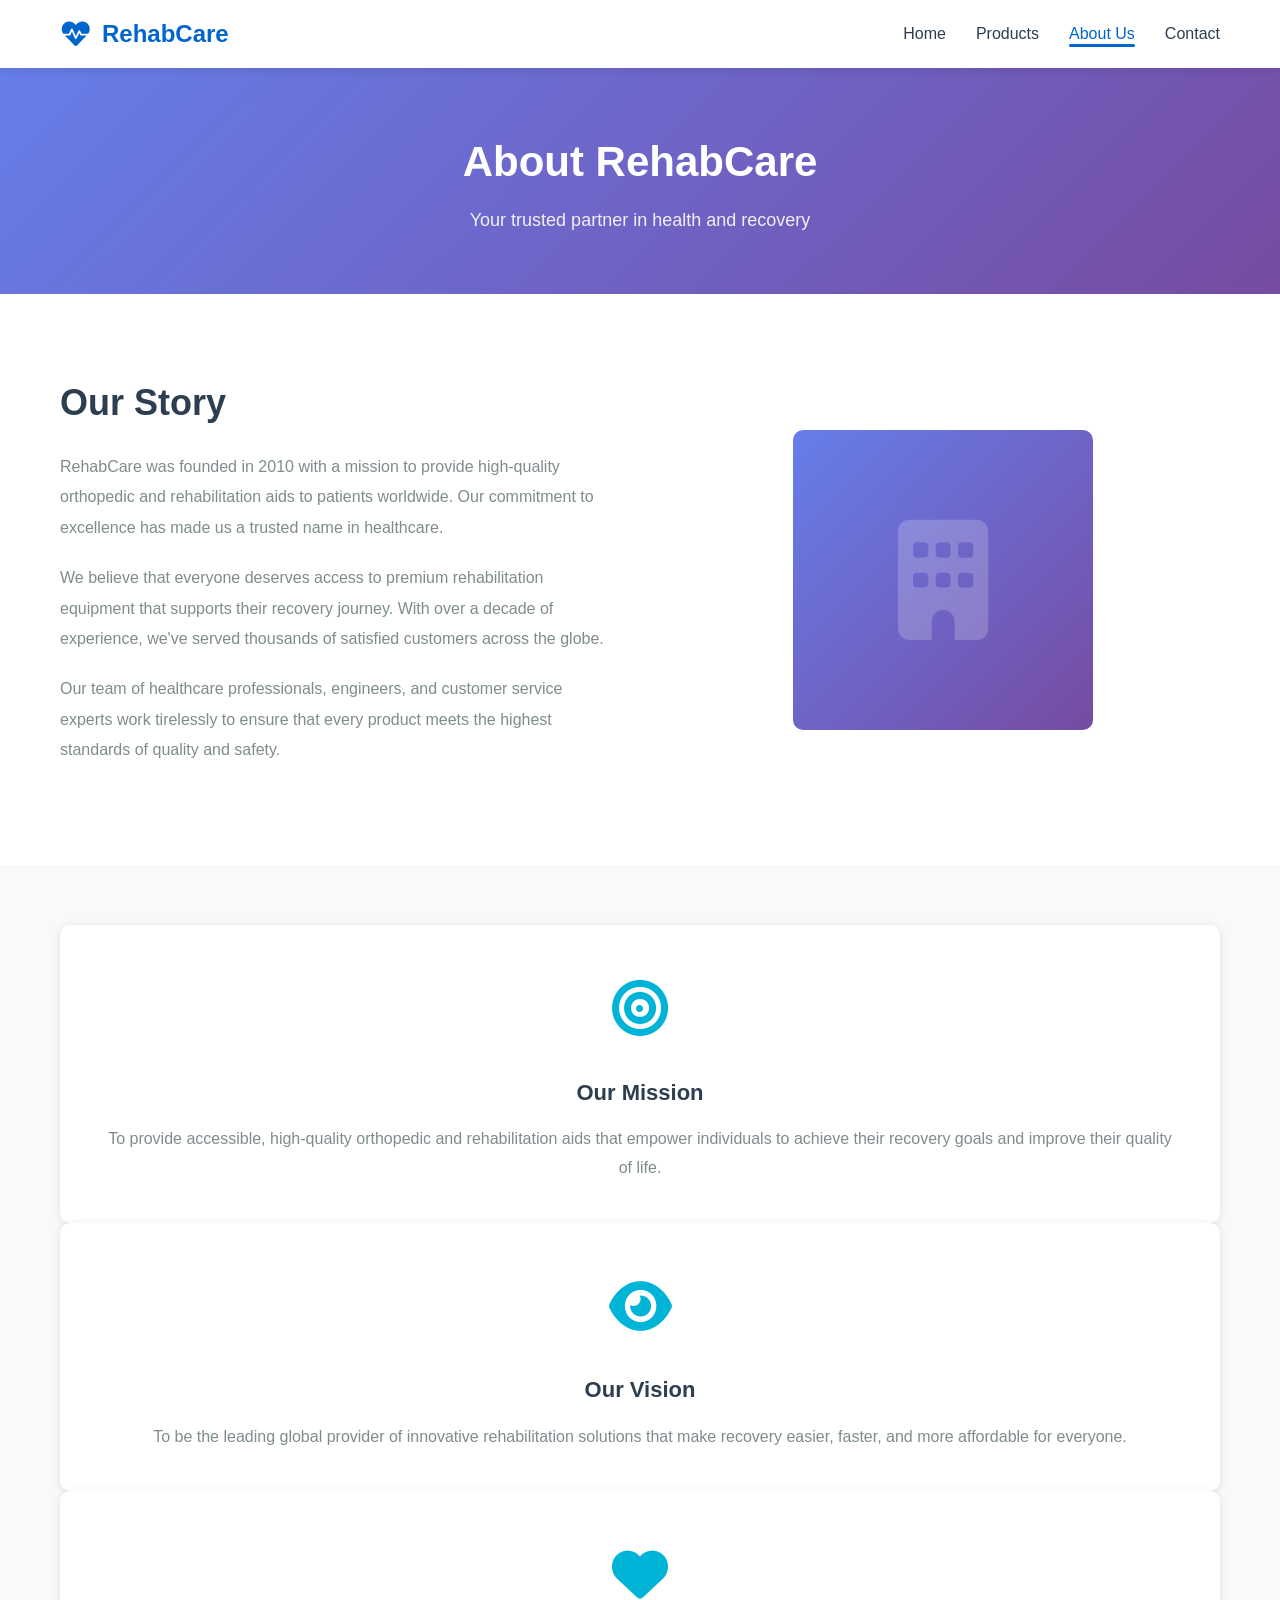
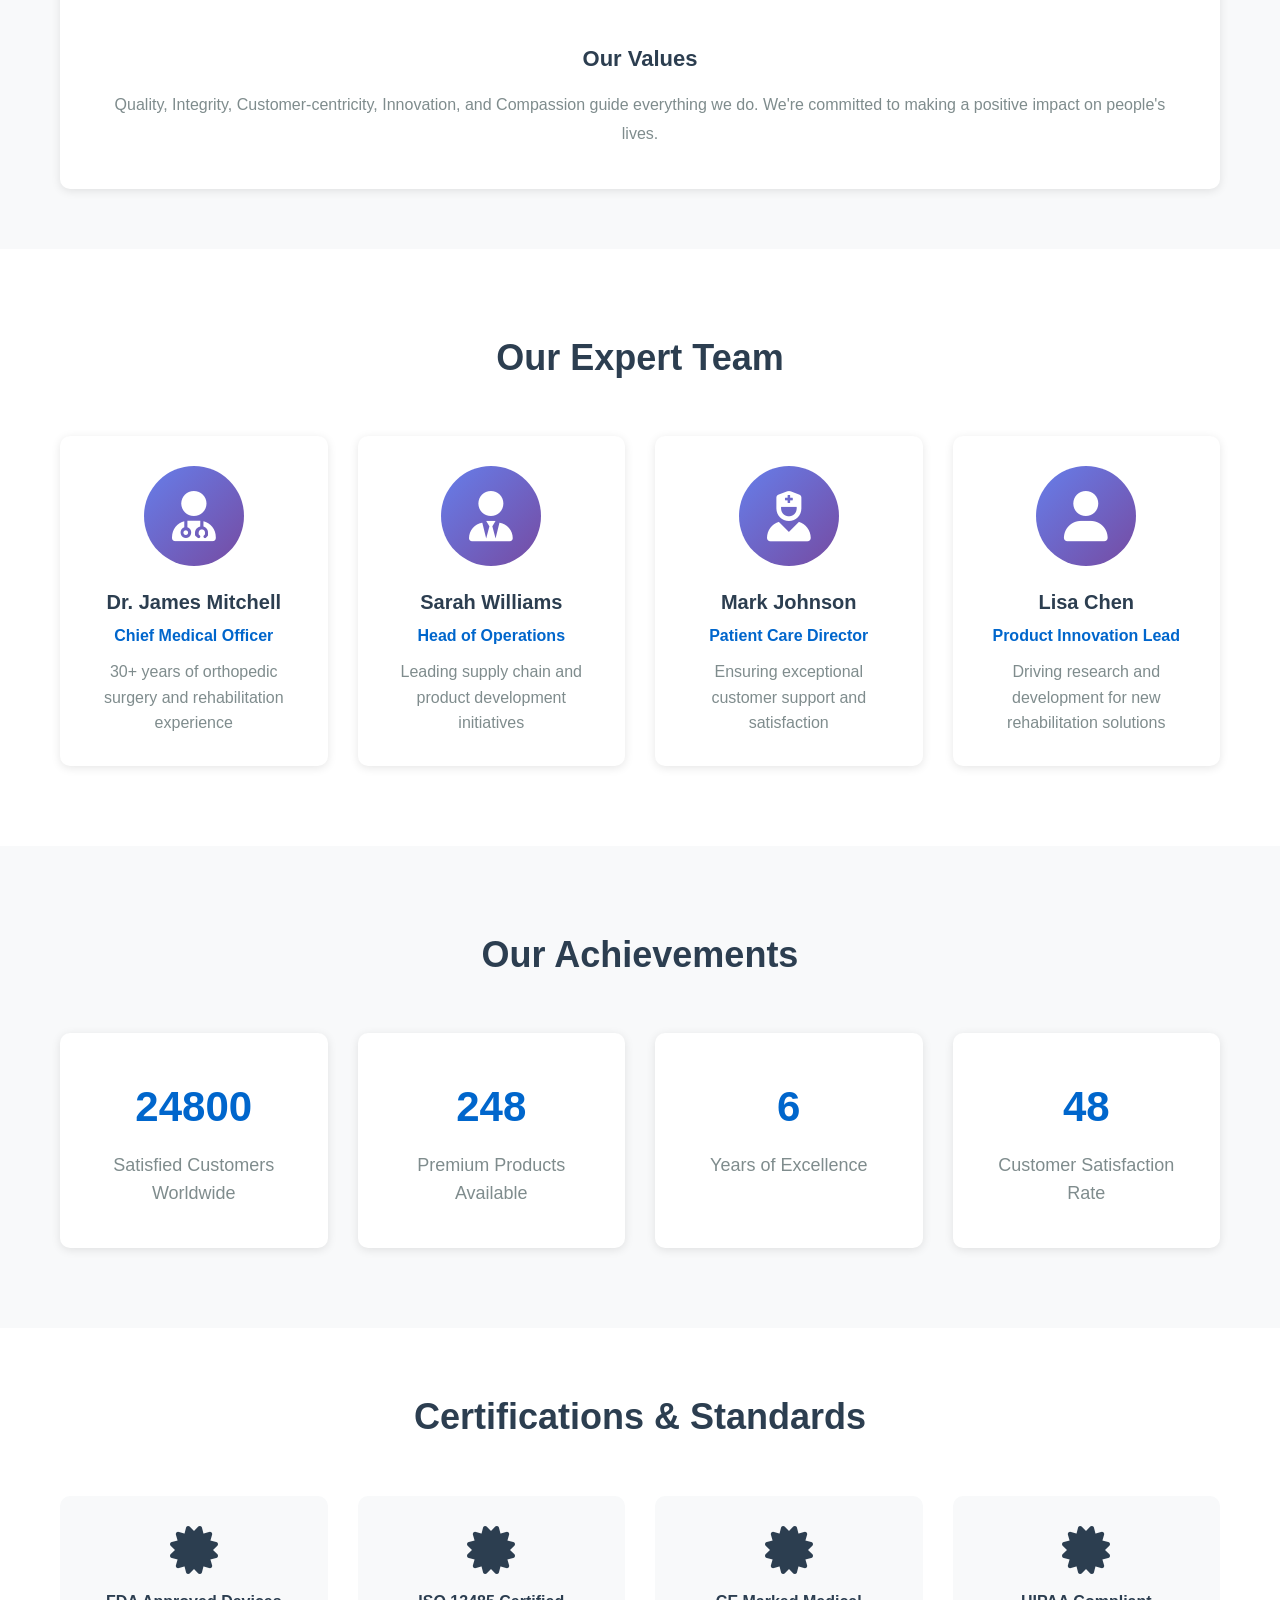
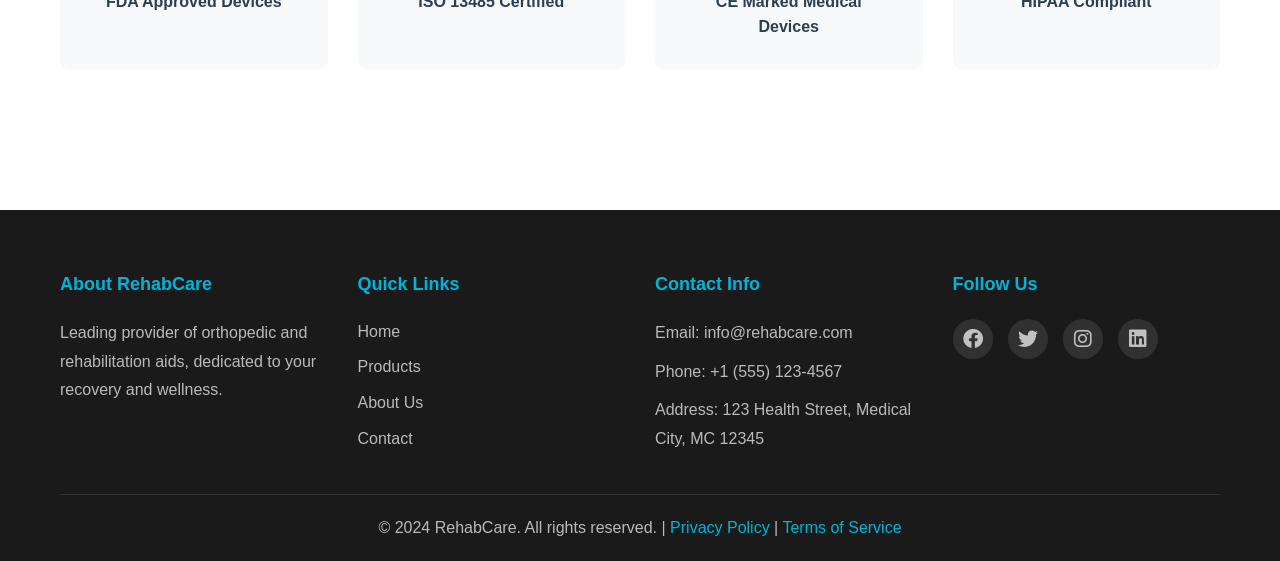
==== about.html @ 9c45e94a "commit" ====
<!DOCTYPE html>
<html lang="en">
<head>
    <meta charset="UTF-8">
    <meta name="viewport" content="width=device-width, initial-scale=1.0">
    <title>About Us - RehabCare</title>
    <link rel="stylesheet" href="styles.css">
    <link rel="stylesheet" href="https://cdnjs.cloudflare.com/ajax/libs/font-awesome/6.0.0/css/all.min.css">
</head>
<body>
    <!-- Navigation Bar -->
    <nav class="navbar">
        <div class="container">
            <div class="nav-wrapper">
                <div class="logo">
                    <i class="fas fa-heart-pulse"></i>
                    <span>RehabCare</span>
                </div>
                <ul class="nav-menu">
                    <li><a href="index.html">Home</a></li>
                    <li><a href="products.html">Products</a></li>
                    <li><a href="about.html" class="active">About Us</a></li>
                    <li><a href="contact.html">Contact</a></li>
                </ul>
                <div class="hamburger">
                    <span></span>
                    <span></span>
                    <span></span>
                </div>
            </div>
        </div>
    </nav>

    <!-- Page Header -->
    <section class="page-header">
        <div class="container">
            <h1>About RehabCare</h1>
            <p>Your trusted partner in health and recovery</p>
        </div>
    </section>

    <!-- Company Overview -->
    <section class="about-section">
        <div class="container">
            <div class="about-content">
                <div class="about-text">
                    <h2>Our Story</h2>
                    <p>RehabCare was founded in 2010 with a mission to provide high-quality orthopedic and rehabilitation aids to patients worldwide. Our commitment to excellence has made us a trusted name in healthcare.</p>
                    <p>We believe that everyone deserves access to premium rehabilitation equipment that supports their recovery journey. With over a decade of experience, we've served thousands of satisfied customers across the globe.</p>
                    <p>Our team of healthcare professionals, engineers, and customer service experts work tirelessly to ensure that every product meets the highest standards of quality and safety.</p>
                </div>
                <div class="about-image">
                    <div class="image-placeholder">
                        <i class="fas fa-building"></i>
                    </div>
                </div>
            </div>
        </div>
    </section>

    <!-- Mission & Values -->
    <section class="mission-values">
        <div class="container">
            <div class="mission-card">
                <div class="icon">
                    <i class="fas fa-bullseye"></i>
                </div>
                <h3>Our Mission</h3>
                <p>To provide accessible, high-quality orthopedic and rehabilitation aids that empower individuals to achieve their recovery goals and improve their quality of life.</p>
            </div>
            <div class="mission-card">
                <div class="icon">
                    <i class="fas fa-eye"></i>
                </div>
                <h3>Our Vision</h3>
                <p>To be the leading global provider of innovative rehabilitation solutions that make recovery easier, faster, and more affordable for everyone.</p>
            </div>
            <div class="mission-card">
                <div class="icon">
                    <i class="fas fa-heart"></i>
                </div>
                <h3>Our Values</h3>
                <p>Quality, Integrity, Customer-centricity, Innovation, and Compassion guide everything we do. We're committed to making a positive impact on people's lives.</p>
            </div>
        </div>
    </section>

    <!-- Team Section -->
    <section class="team-section">
        <div class="container">
            <h2>Our Expert Team</h2>
            <div class="team-grid">
                <div class="team-member">
                    <div class="member-avatar">
                        <i class="fas fa-user-md"></i>
                    </div>
                    <h3>Dr. James Mitchell</h3>
                    <p class="role">Chief Medical Officer</p>
                    <p>30+ years of orthopedic surgery and rehabilitation experience</p>
                </div>
                <div class="team-member">
                    <div class="member-avatar">
                        <i class="fas fa-user-tie"></i>
                    </div>
                    <h3>Sarah Williams</h3>
                    <p class="role">Head of Operations</p>
                    <p>Leading supply chain and product development initiatives</p>
                </div>
                <div class="team-member">
                    <div class="member-avatar">
                        <i class="fas fa-user-nurse"></i>
                    </div>
                    <h3>Mark Johnson</h3>
                    <p class="role">Patient Care Director</p>
                    <p>Ensuring exceptional customer support and satisfaction</p>
                </div>
                <div class="team-member">
                    <div class="member-avatar">
                        <i class="fas fa-user"></i>
                    </div>
                    <h3>Lisa Chen</h3>
                    <p class="role">Product Innovation Lead</p>
                    <p>Driving research and development for new rehabilitation solutions</p>
                </div>
            </div>
        </div>
    </section>

    <!-- Achievements -->
    <section class="achievements">
        <div class="container">
            <h2>Our Achievements</h2>
            <div class="achievements-grid">
                <div class="achievement-card">
                    <h3>50,000+</h3>
                    <p>Satisfied Customers Worldwide</p>
                </div>
                <div class="achievement-card">
                    <h3>500+</h3>
                    <p>Premium Products Available</p>
                </div>
                <div class="achievement-card">
                    <h3>14</h3>
                    <p>Years of Excellence</p>
                </div>
                <div class="achievement-card">
                    <h3>98%</h3>
                    <p>Customer Satisfaction Rate</p>
                </div>
            </div>
        </div>
    </section>

    <!-- Certifications -->
    <section class="certifications">
        <div class="container">
            <h2>Certifications & Standards</h2>
            <div class="certifications-list">
                <div class="cert-item">
                    <i class="fas fa-certificate"></i>
                    <p>FDA Approved Devices</p>
                </div>
                <div class="cert-item">
                    <i class="fas fa-certificate"></i>
                    <p>ISO 13485 Certified</p>
                </div>
                <div class="cert-item">
                    <i class="fas fa-certificate"></i>
                    <p>CE Marked Medical Devices</p>
                </div>
                <div class="cert-item">
                    <i class="fas fa-certificate"></i>
                    <p>HIPAA Compliant</p>
                </div>
            </div>
        </div>
    </section>

    <!-- Footer -->
    <footer class="footer">
        <div class="container">
            <div class="footer-content">
                <div class="footer-section">
                    <h4>About RehabCare</h4>
                    <p>Leading provider of orthopedic and rehabilitation aids, dedicated to your recovery and wellness.</p>
                </div>
                <div class="footer-section">
                    <h4>Quick Links</h4>
                    <ul>
                        <li><a href="index.html">Home</a></li>
                        <li><a href="products.html">Products</a></li>
                        <li><a href="about.html">About Us</a></li>
                        <li><a href="contact.html">Contact</a></li>
                    </ul>
                </div>
                <div class="footer-section">
                    <h4>Contact Info</h4>
                    <p>Email: info@rehabcare.com</p>
                    <p>Phone: +1 (555) 123-4567</p>
                    <p>Address: 123 Health Street, Medical City, MC 12345</p>
                </div>
                <div class="footer-section">
                    <h4>Follow Us</h4>
                    <div class="social-links">
                        <a href="#"><i class="fab fa-facebook"></i></a>
                        <a href="#"><i class="fab fa-twitter"></i></a>
                        <a href="#"><i class="fab fa-instagram"></i></a>
                        <a href="#"><i class="fab fa-linkedin"></i></a>
                    </div>
                </div>
            </div>
            <div class="footer-bottom">
                <p>&copy; 2024 RehabCare. All rights reserved. | <a href="#">Privacy Policy</a> | <a href="#">Terms of Service</a></p>
            </div>
        </div>
    </footer>

    <script src="script.js"></script>
</body>
</html>
---- styles.css ----
/* ============================================
   GLOBAL STYLES
   ============================================ */

* {
    margin: 0;
    padding: 0;
    box-sizing: border-box;
}

:root {
    --primary-color: #0066cc;
    --primary-dark: #0052a3;
    --secondary-color: #00b4d8;
    --success-color: #06d6a0;
    --danger-color: #ef476f;
    --warning-color: #ffa500;
    --light-bg: #f8f9fa;
    --dark-bg: #1a1a1a;
    --text-dark: #2c3e50;
    --text-light: #7f8c8d;
    --border-color: #e0e0e0;
    --shadow: 0 2px 10px rgba(0, 0, 0, 0.1);
    --shadow-lg: 0 10px 30px rgba(0, 0, 0, 0.15);
}

html {
    scroll-behavior: smooth;
}

body {
    font-family: 'Segoe UI', Tahoma, Geneva, Verdana, sans-serif;
    line-height: 1.6;
    color: var(--text-dark);
    background-color: #fff;
}

/* Container */
.container {
    max-width: 1200px;
    margin: 0 auto;
    padding: 0 20px;
}

/* ============================================
   NAVIGATION BAR
   ============================================ */

.navbar {
    background: white;
    box-shadow: var(--shadow);
    position: sticky;
    top: 0;
    z-index: 1000;
}

.nav-wrapper {
    display: flex;
    justify-content: space-between;
    align-items: center;
    padding: 15px 0;
}

.logo {
    display: flex;
    align-items: center;
    gap: 10px;
    font-size: 24px;
    font-weight: bold;
    color: var(--primary-color);
    text-decoration: none;
}

.logo i {
    font-size: 28px;
}

.nav-menu {
    display: flex;
    list-style: none;
    gap: 30px;
}

.nav-menu a {
    text-decoration: none;
    color: var(--text-dark);
    font-weight: 500;
    transition: color 0.3s ease;
    position: relative;
}

.nav-menu a:hover,
.nav-menu a.active {
    color: var(--primary-color);
}

.nav-menu a.active::after {
    content: '';
    position: absolute;
    bottom: -5px;
    left: 0;
    width: 100%;
    height: 3px;
    background-color: var(--primary-color);
    border-radius: 2px;
}

.hamburger {
    display: none;
    flex-direction: column;
    cursor: pointer;
}

.hamburger span {
    width: 25px;
    height: 3px;
    background-color: var(--text-dark);
    margin: 5px 0;
    transition: 0.3s;
    border-radius: 2px;
}

/* ============================================
   HERO SECTION
   ============================================ */

.hero {
    display: grid;
    grid-template-columns: 1fr 1fr;
    align-items: center;
    gap: 50px;
    padding: 100px 0;
    background: linear-gradient(135deg, #667eea 0%, #764ba2 100%);
    color: white;
}

.hero-content h1 {
    font-size: 48px;
    margin-bottom: 20px;
    font-weight: bold;
}

.hero-content p {
    font-size: 18px;
    margin-bottom: 30px;
    opacity: 0.9;
}

.cta-button {
    display: inline-block;
    background-color: var(--secondary-color);
    color: white;
    padding: 12px 30px;
    border-radius: 5px;
    text-decoration: none;
    font-weight: 600;
    transition: all 0.3s ease;
    border: none;
    cursor: pointer;
}

.cta-button:hover {
    background-color: #0099b3;
    transform: translateY(-3px);
    box-shadow: 0 5px 15px rgba(0, 180, 216, 0.4);
}

.hero-background {
    display: flex;
    justify-content: center;
    align-items: center;
    font-size: 200px;
    opacity: 0.3;
    animation: float 3s ease-in-out infinite;
}

@keyframes float {
    0%, 100% {
        transform: translateY(0px);
    }
    50% {
        transform: translateY(-20px);
    }
}

/* ============================================
   BUTTONS
   ============================================ */

.primary-button,
.secondary-button {
    display: inline-block;
    padding: 12px 30px;
    border-radius: 5px;
    text-decoration: none;
    font-weight: 600;
    transition: all 0.3s ease;
    border: none;
    cursor: pointer;
    font-size: 16px;
}

.primary-button {
    background-color: var(--primary-color);
    color: white;
}

.primary-button:hover {
    background-color: var(--primary-dark);
    transform: translateY(-2px);
    box-shadow: var(--shadow-lg);
}

.secondary-button {
    background-color: transparent;
    color: var(--primary-color);
    border: 2px solid var(--primary-color);
}

.secondary-button:hover {
    background-color: var(--primary-color);
    color: white;
}

/* ============================================
   FEATURES SECTION
   ============================================ */

.features {
    padding: 80px 0;
    background-color: var(--light-bg);
}

.features h2 {
    text-align: center;
    font-size: 36px;
    margin-bottom: 50px;
    color: var(--text-dark);
}

.features-grid {
    display: grid;
    grid-template-columns: repeat(auto-fit, minmax(250px, 1fr));
    gap: 30px;
}

.feature-card {
    background: white;
    padding: 40px 30px;
    border-radius: 10px;
    text-align: center;
    box-shadow: var(--shadow);
    transition: all 0.3s ease;
}

.feature-card:hover {
    transform: translateY(-10px);
    box-shadow: var(--shadow-lg);
}

.feature-card .icon {
    font-size: 48px;
    color: var(--primary-color);
    margin-bottom: 20px;
}

.feature-card h3 {
    font-size: 20px;
    margin-bottom: 15px;
    color: var(--text-dark);
}

.feature-card p {
    color: var(--text-light);
    line-height: 1.8;
}

/* ============================================
   PRODUCTS PREVIEW SECTION
   ============================================ */

.products-preview {
    padding: 80px 0;
}

.products-preview h2 {
    text-align: center;
    font-size: 36px;
    margin-bottom: 50px;
    color: var(--text-dark);
}

.products-grid {
    display: grid;
    grid-template-columns: repeat(auto-fit, minmax(280px, 1fr));
    gap: 25px;
    margin-bottom: 40px;
}

.product-card {
    background: white;
    padding: 40px 30px;
    border-radius: 10px;
    text-align: center;
    box-shadow: var(--shadow);
    transition: all 0.3s ease;
    border-top: 4px solid var(--primary-color);
}

.product-card:hover {
    transform: translateY(-8px);
    box-shadow: var(--shadow-lg);
    border-top-color: var(--secondary-color);
}

.product-icon {
    font-size: 56px;
    color: var(--secondary-color);
    margin-bottom: 20px;
}

.product-card h3 {
    font-size: 20px;
    margin-bottom: 15px;
    color: var(--text-dark);
}

.product-card p {
    color: var(--text-light);
    line-height: 1.8;
}

.view-all {
    text-align: center;
    margin-top: 40px;
}

/* ============================================
   TESTIMONIALS SECTION
   ============================================ */

.testimonials {
    padding: 80px 0;
    background-color: var(--light-bg);
}

.testimonials h2 {
    text-align: center;
    font-size: 36px;
    margin-bottom: 50px;
    color: var(--text-dark);
}

.testimonials-grid {
    display: grid;
    grid-template-columns: repeat(auto-fit, minmax(300px, 1fr));
    gap: 30px;
}

.testimonial-card {
    background: white;
    padding: 30px;
    border-radius: 10px;
    box-shadow: var(--shadow);
    transition: all 0.3s ease;
}

.testimonial-card:hover {
    box-shadow: var(--shadow-lg);
    transform: translateY(-5px);
}

.stars {
    color: var(--warning-color);
    margin-bottom: 15px;
    font-size: 18px;
}

.stars i {
    margin-right: 5px;
}

.testimonial-card p {
    color: var(--text-dark);
    margin-bottom: 15px;
    font-style: italic;
    line-height: 1.8;
}

.testimonial-card h4 {
    color: var(--primary-color);
    font-size: 16px;
}

/* ============================================
   CTA SECTION
   ============================================ */

.cta {
    padding: 80px 0;
    background: linear-gradient(135deg, #667eea 0%, #764ba2 100%);
    color: white;
    text-align: center;
}

.cta h2 {
    font-size: 40px;
    margin-bottom: 20px;
}

.cta p {
    font-size: 18px;
    margin-bottom: 30px;
    opacity: 0.9;
}

/* ============================================
   PAGE HEADER
   ============================================ */

.page-header {
    background: linear-gradient(135deg, #667eea 0%, #764ba2 100%);
    color: white;
    padding: 60px 0;
    text-align: center;
}

.page-header h1 {
    font-size: 42px;
    margin-bottom: 10px;
}

.page-header p {
    font-size: 18px;
    opacity: 0.9;
}

/* ============================================
   PRODUCTS PAGE
   ============================================ */

.filters-section {
    padding: 40px 0;
    background-color: var(--light-bg);
}

.filter-group {
    display: inline-block;
    margin-right: 30px;
}

.filter-group label {
    font-weight: 600;
    margin-right: 10px;
    color: var(--text-dark);
}

.filter-group select {
    padding: 8px 15px;
    border: 1px solid var(--border-color);
    border-radius: 5px;
    background-color: white;
    cursor: pointer;
    font-size: 14px;
}

.products-section {
    padding: 60px 0;
}

.products-list {
    display: grid;
    grid-template-columns: repeat(auto-fill, minmax(280px, 1fr));
    gap: 25px;
}

.product-item {
    background: white;
    border-radius: 10px;
    overflow: hidden;
    box-shadow: var(--shadow);
    transition: all 0.3s ease;
}

.product-item:hover {
    box-shadow: var(--shadow-lg);
    transform: translateY(-5px);
}

.product-image {
    width: 100%;
    height: 200px;
    background: linear-gradient(135deg, #667eea 0%, #764ba2 100%);
    display: flex;
    justify-content: center;
    align-items: center;
    font-size: 80px;
    color: rgba(255, 255, 255, 0.2);
}

.product-info {
    padding: 20px;
}

.product-info h3 {
    color: var(--text-dark);
    margin-bottom: 10px;
    font-size: 18px;
}

.product-description {
    color: var(--text-light);
    font-size: 14px;
    margin-bottom: 15px;
    line-height: 1.6;
}

.product-rating {
    color: var(--warning-color);
    font-size: 14px;
    margin-bottom: 15px;
}

.product-rating i {
    margin-right: 3px;
}

.product-footer {
    display: flex;
    justify-content: space-between;
    align-items: center;
}

.price {
    font-size: 22px;
    font-weight: bold;
    color: var(--primary-color);
}

.add-to-cart-btn {
    background-color: var(--primary-color);
    color: white;
    padding: 8px 15px;
    border: none;
    border-radius: 5px;
    cursor: pointer;
    font-weight: 600;
    transition: all 0.3s ease;
}

.add-to-cart-btn:hover {
    background-color: var(--primary-dark);
    transform: scale(1.05);
}

/* ============================================
   ABOUT PAGE
   ============================================ */

.about-section {
    padding: 80px 0;
}

.about-content {
    display: grid;
    grid-template-columns: 1fr 1fr;
    gap: 50px;
    align-items: center;
}

.about-text h2 {
    font-size: 36px;
    margin-bottom: 20px;
    color: var(--text-dark);
}

.about-text p {
    color: var(--text-light);
    margin-bottom: 20px;
    line-height: 1.9;
}

.about-image {
    display: flex;
    justify-content: center;
    align-items: center;
}

.image-placeholder {
    width: 300px;
    height: 300px;
    background: linear-gradient(135deg, #667eea 0%, #764ba2 100%);
    border-radius: 10px;
    display: flex;
    justify-content: center;
    align-items: center;
    font-size: 120px;
    color: rgba(255, 255, 255, 0.2);
}

.mission-values {
    display: grid;
    grid-template-columns: repeat(auto-fit, minmax(300px, 1fr));
    gap: 30px;
    padding: 60px 0;
    background-color: var(--light-bg);
}

.mission-card {
    background: white;
    padding: 40px;
    border-radius: 10px;
    text-align: center;
    box-shadow: var(--shadow);
    transition: all 0.3s ease;
}

.mission-card:hover {
    transform: translateY(-10px);
    box-shadow: var(--shadow-lg);
}

.mission-card .icon {
    font-size: 56px;
    color: var(--secondary-color);
    margin-bottom: 20px;
}

.mission-card h3 {
    font-size: 22px;
    margin-bottom: 15px;
    color: var(--text-dark);
}

.mission-card p {
    color: var(--text-light);
    line-height: 1.8;
}

.team-section {
    padding: 80px 0;
}

.team-section h2 {
    text-align: center;
    font-size: 36px;
    margin-bottom: 50px;
    color: var(--text-dark);
}

.team-grid {
    display: grid;
    grid-template-columns: repeat(auto-fit, minmax(250px, 1fr));
    gap: 30px;
}

.team-member {
    background: white;
    padding: 30px;
    border-radius: 10px;
    text-align: center;
    box-shadow: var(--shadow);
    transition: all 0.3s ease;
}

.team-member:hover {
    transform: translateY(-5px);
    box-shadow: var(--shadow-lg);
}

.member-avatar {
    width: 100px;
    height: 100px;
    background: linear-gradient(135deg, #667eea 0%, #764ba2 100%);
    border-radius: 50%;
    display: flex;
    justify-content: center;
    align-items: center;
    font-size: 50px;
    color: white;
    margin: 0 auto 20px;
}

.team-member h3 {
    font-size: 20px;
    color: var(--text-dark);
    margin-bottom: 5px;
}

.team-member .role {
    color: var(--primary-color);
    font-weight: 600;
    margin-bottom: 10px;
}

.team-member p {
    color: var(--text-light);
    line-height: 1.6;
}

.achievements {
    padding: 80px 0;
    background-color: var(--light-bg);
}

.achievements h2 {
    text-align: center;
    font-size: 36px;
    margin-bottom: 50px;
    color: var(--text-dark);
}

.achievements-grid {
    display: grid;
    grid-template-columns: repeat(auto-fit, minmax(250px, 1fr));
    gap: 30px;
}

.achievement-card {
    background: white;
    padding: 40px;
    border-radius: 10px;
    text-align: center;
    box-shadow: var(--shadow);
}

.achievement-card h3 {
    font-size: 42px;
    color: var(--primary-color);
    margin-bottom: 10px;
    font-weight: bold;
}

.achievement-card p {
    font-size: 18px;
    color: var(--text-light);
}

.certifications {
    padding: 60px 0;
}

.certifications h2 {
    text-align: center;
    font-size: 36px;
    margin-bottom: 50px;
    color: var(--text-dark);
}

.certifications-list {
    display: grid;
    grid-template-columns: repeat(auto-fit, minmax(200px, 1fr));
    gap: 30px;
    text-align: center;
}

.cert-item {
    padding: 30px;
    background: var(--light-bg);
    border-radius: 10px;
    transition: all 0.3s ease;
}

.cert-item:hover {
    background: var(--primary-color);
    color: white;
    transform: scale(1.05);
}

.cert-item i {
    font-size: 48px;
    margin-bottom: 15px;
}

.cert-item p {
    font-size: 16px;
    font-weight: 600;
}

/* ============================================
   CONTACT PAGE
   ============================================ */

.contact-section {
    padding: 80px 0;
}

.contact-wrapper {
    display: grid;
    grid-template-columns: 1fr 1fr;
    gap: 50px;
}

.contact-info h2 {
    font-size: 28px;
    margin-bottom: 30px;
    color: var(--text-dark);
}

.info-item {
    display: flex;
    gap: 20px;
    margin-bottom: 30px;
}

.info-icon {
    width: 60px;
    height: 60px;
    background: linear-gradient(135deg, #667eea 0%, #764ba2 100%);
    border-radius: 10px;
    display: flex;
    justify-content: center;
    align-items: center;
    font-size: 28px;
    color: white;
    flex-shrink: 0;
}

.info-content h3 {
    font-size: 18px;
    color: var(--text-dark);
    margin-bottom: 10px;
}

.info-content p {
    color: var(--text-light);
    line-height: 1.8;
}

.contact-form-wrapper h2 {
    font-size: 28px;
    margin-bottom: 30px;
    color: var(--text-dark);
}

.form-group {
    margin-bottom: 20px;
}

.form-group label {
    display: block;
    margin-bottom: 8px;
    font-weight: 600;
    color: var(--text-dark);
}

.form-group input,
.form-group select,
.form-group textarea {
    width: 100%;
    padding: 12px;
    border: 1px solid var(--border-color);
    border-radius: 5px;
    font-family: inherit;
    font-size: 14px;
    transition: border-color 0.3s ease;
}

.form-group input:focus,
.form-group select:focus,
.form-group textarea:focus {
    outline: none;
    border-color: var(--primary-color);
    box-shadow: 0 0 0 3px rgba(0, 102, 204, 0.1);
}

.form-group.checkbox {
    display: flex;
    align-items: center;
}

.form-group.checkbox input {
    width: auto;
    margin-right: 10px;
}

.form-group.checkbox label {
    margin-bottom: 0;
}

.faq-section {
    padding: 80px 0;
    background-color: var(--light-bg);
}

.faq-section h2 {
    text-align: center;
    font-size: 36px;
    margin-bottom: 50px;
    color: var(--text-dark);
}

.faq-grid {
    display: grid;
    grid-template-columns: repeat(auto-fit, minmax(300px, 1fr));
    gap: 25px;
}

.faq-item {
    background: white;
    padding: 25px;
    border-radius: 10px;
    box-shadow: var(--shadow);
    transition: all 0.3s ease;
}

.faq-item:hover {
    box-shadow: var(--shadow-lg);
    transform: translateY(-5px);
}

.faq-item h3 {
    color: var(--primary-color);
    margin-bottom: 15px;
    font-size: 18px;
}

.faq-item p {
    color: var(--text-light);
    line-height: 1.8;
}

/* ============================================
   FOOTER
   ============================================ */

.footer {
    background-color: #1a1a1a;
    color: white;
    padding: 60px 0 20px;
    margin-top: 80px;
}

.footer-content {
    display: grid;
    grid-template-columns: repeat(auto-fit, minmax(250px, 1fr));
    gap: 30px;
    margin-bottom: 30px;
}

.footer-section h4 {
    font-size: 18px;
    margin-bottom: 20px;
    color: var(--secondary-color);
}

.footer-section p {
    color: rgba(255, 255, 255, 0.7);
    line-height: 1.8;
    margin-bottom: 10px;
}

.footer-section ul {
    list-style: none;
}

.footer-section ul li {
    margin-bottom: 10px;
}

.footer-section a {
    color: rgba(255, 255, 255, 0.7);
    text-decoration: none;
    transition: color 0.3s ease;
}

.footer-section a:hover {
    color: var(--secondary-color);
}

.social-links {
    display: flex;
    gap: 15px;
    font-size: 20px;
}

.social-links a {
    width: 40px;
    height: 40px;
    background-color: rgba(255, 255, 255, 0.1);
    border-radius: 50%;
    display: flex;
    justify-content: center;
    align-items: center;
    transition: all 0.3s ease;
}

.social-links a:hover {
    background-color: var(--secondary-color);
    color: white;
    transform: translateY(-3px);
}

.footer-bottom {
    border-top: 1px solid rgba(255, 255, 255, 0.1);
    padding-top: 20px;
    text-align: center;
    color: rgba(255, 255, 255, 0.7);
}

.footer-bottom a {
    color: var(--secondary-color);
    text-decoration: none;
}

.footer-bottom a:hover {
    text-decoration: underline;
}

/* ============================================
   RESPONSIVE DESIGN
   ============================================ */

@media (max-width: 768px) {
    .hamburger {
        display: flex;
    }

    .nav-menu {
        position: absolute;
        top: 70px;
        left: 0;
        background: white;
        flex-direction: column;
        width: 100%;
        text-align: center;
        display: none;
        gap: 0;
        box-shadow: var(--shadow);
    }

    .nav-menu.active {
        display: flex;
    }

    .nav-menu li {
        padding: 15px 0;
        border-bottom: 1px solid var(--border-color);
    }

    .hero {
        grid-template-columns: 1fr;
        padding: 60px 0;
        text-align: center;
    }

    .hero-content h1 {
        font-size: 36px;
    }

    .about-content {
        grid-template-columns: 1fr;
    }

    .contact-wrapper {
        grid-template-columns: 1fr;
    }

    .features-grid,
    .products-grid,
    .testimonials-grid,
    .team-grid,
    .achievements-grid,
    .faq-grid,
    .mission-values {
        grid-template-columns: 1fr;
    }

    .filter-group {
        display: block;
        margin-bottom: 15px;
    }

    .products-list {
        grid-template-columns: 1fr;
    }

    .page-header h1 {
        font-size: 32px;
    }

    .features h2,
    .products-preview h2,
    .testimonials h2,
    .team-section h2,
    .achievements h2,
    .certifications h2,
    .faq-section h2 {
        font-size: 28px;
    }

    .cta h2 {
        font-size: 28px;
    }
}

@media (max-width: 480px) {
    .container {
        padding: 0 15px;
    }

    .hero-content h1 {
        font-size: 28px;
    }

    .hero-content p {
        font-size: 16px;
    }

    .nav-menu {
        gap: 0;
    }

    .page-header h1 {
        font-size: 24px;
    }

    .page-header p {
        font-size: 16px;
    }

    .features h2,
    .products-preview h2,
    .testimonials h2,
    .team-section h2,
    .achievements h2,
    .certifications h2,
    .faq-section h2 {
        font-size: 24px;
    }

    .filter-group label {
        font-size: 14px;
    }

    .product-item {
        margin-bottom: 10px;
    }

    .info-item {
        flex-direction: column;
        text-align: center;
    }

    .info-icon {
        margin: 0 auto;
    }
}
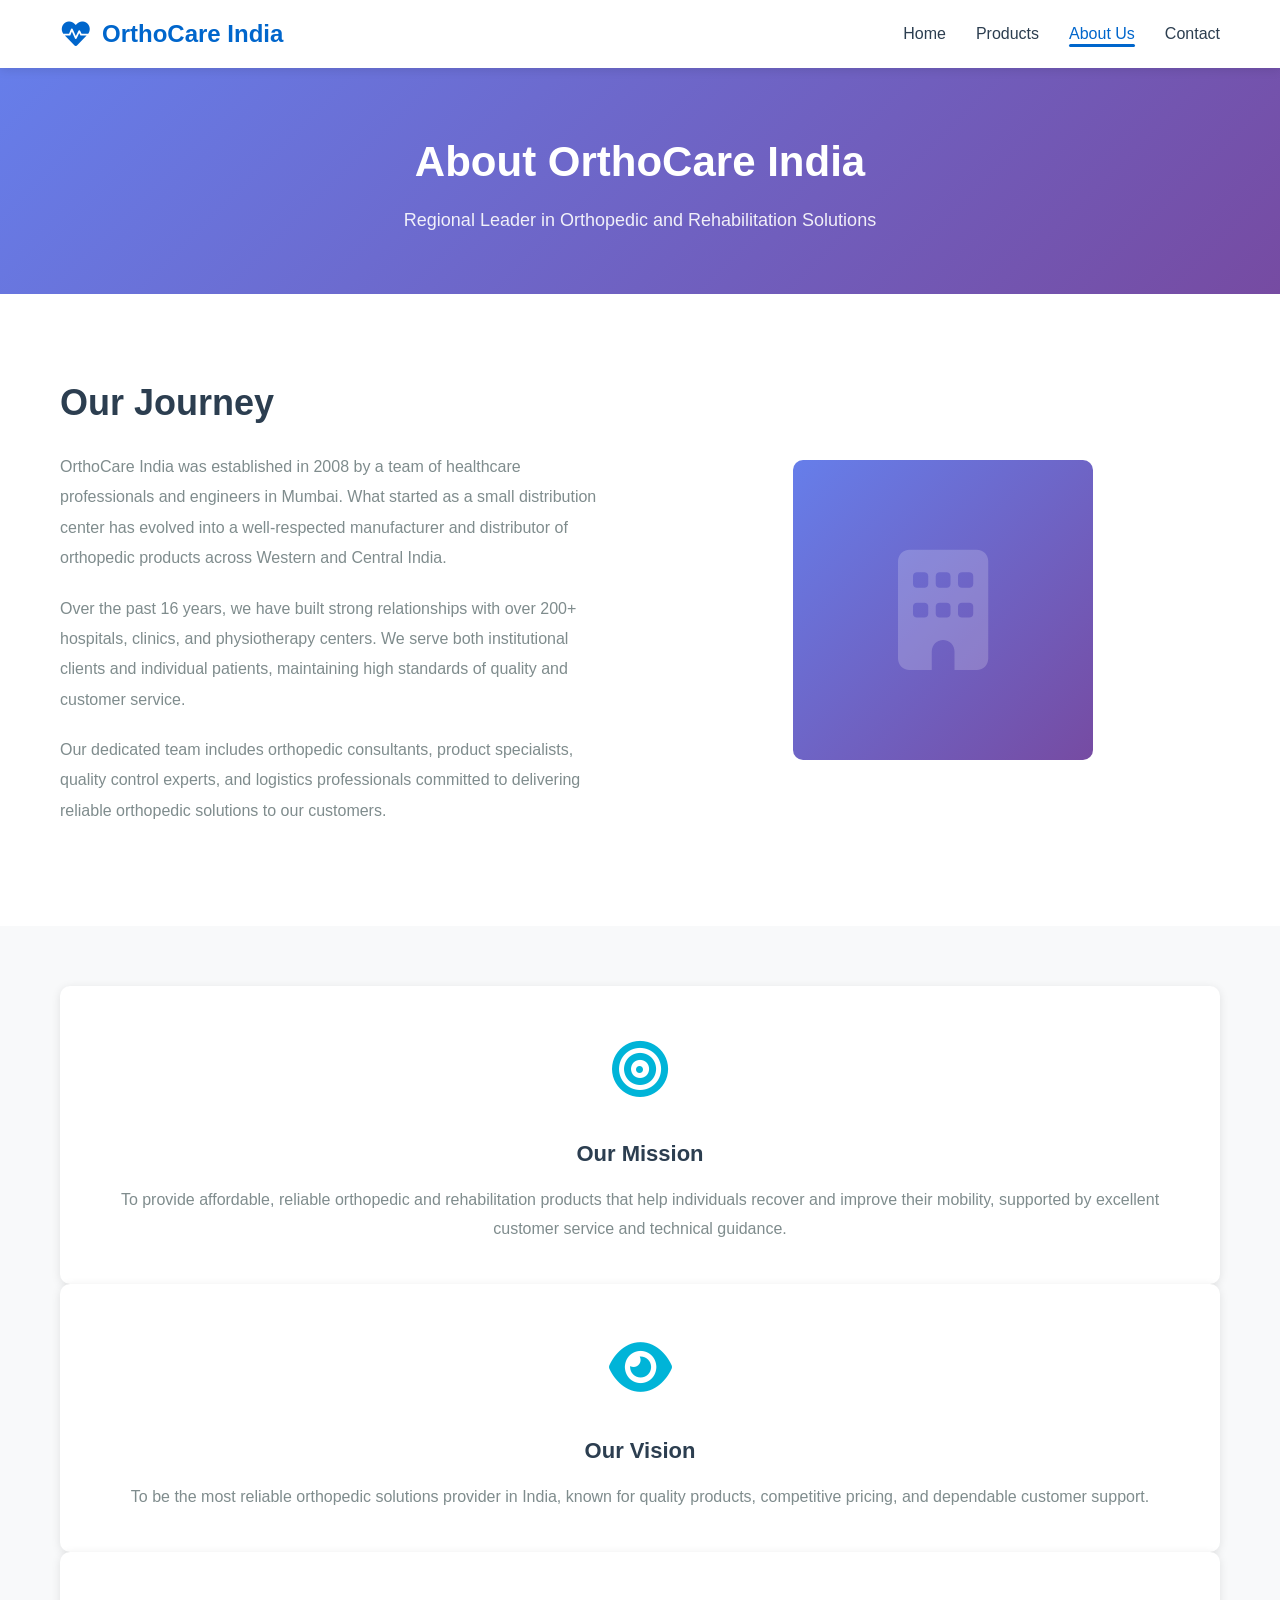
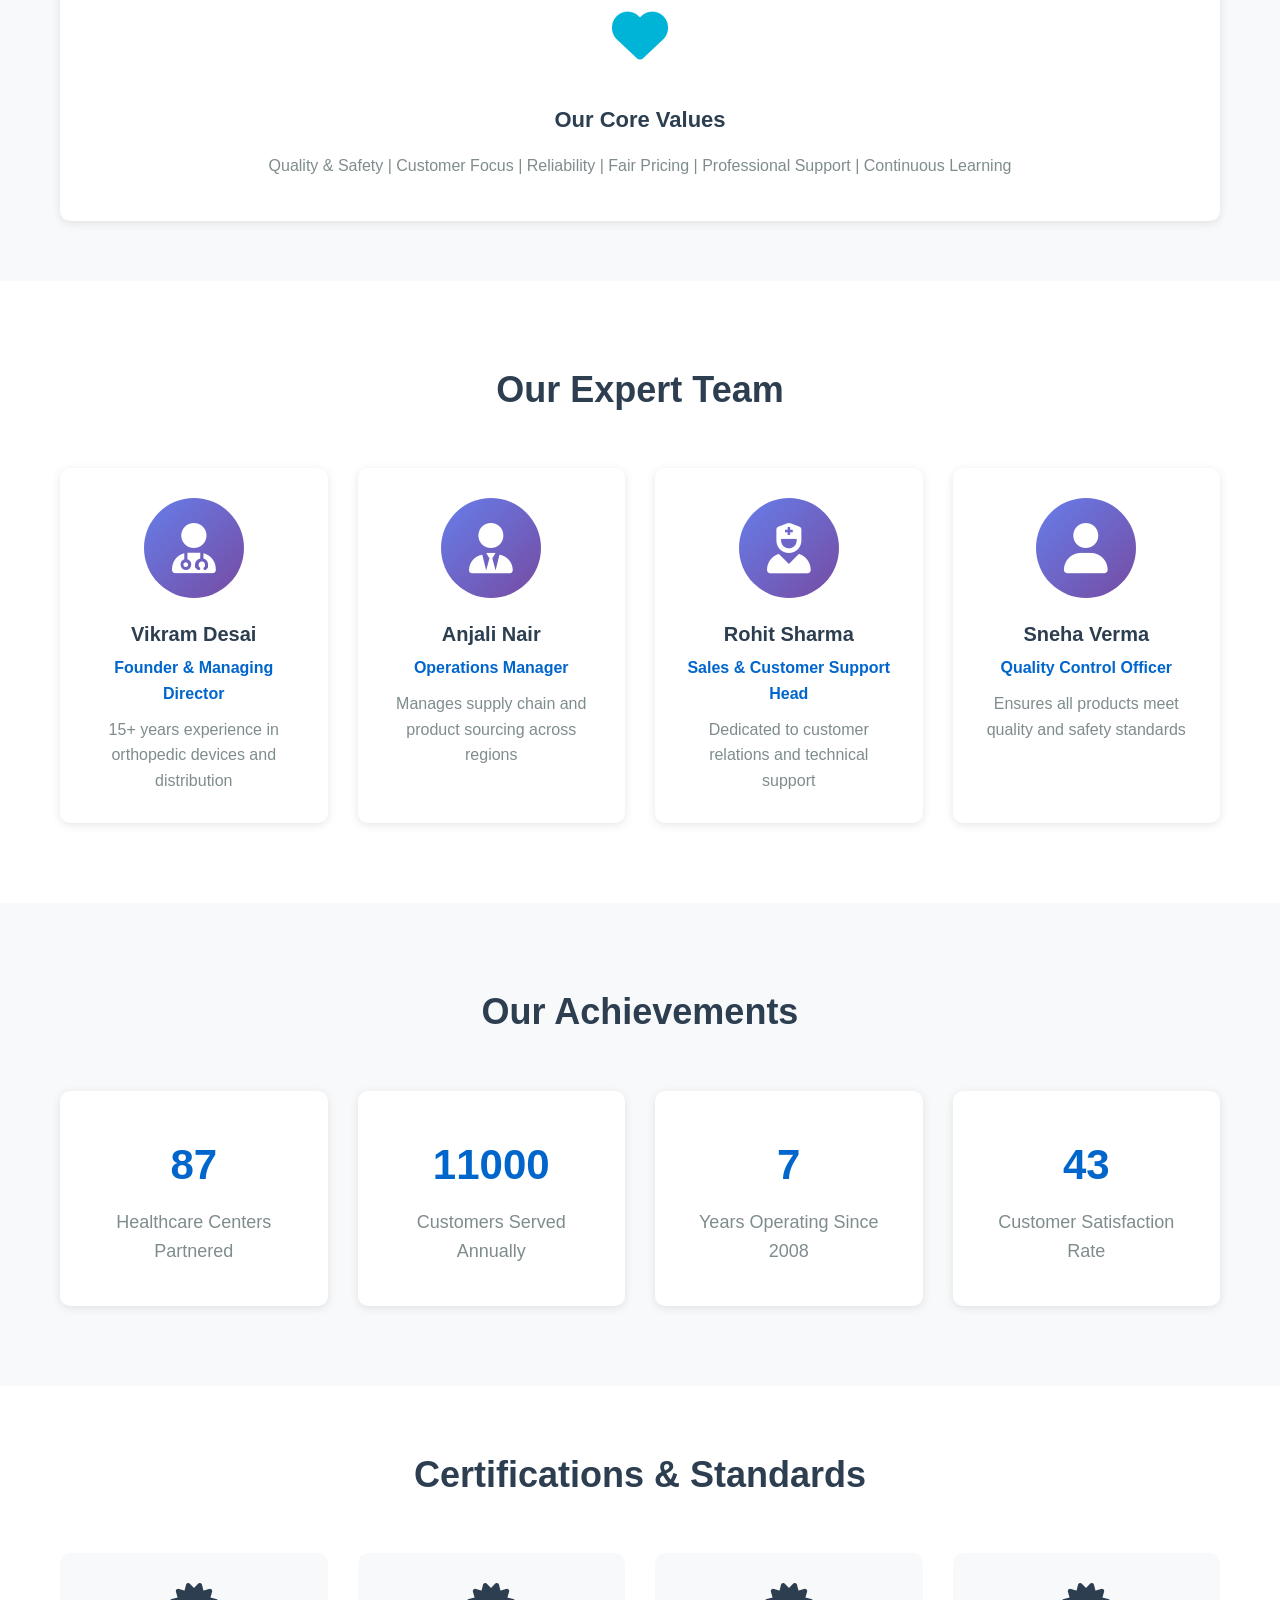
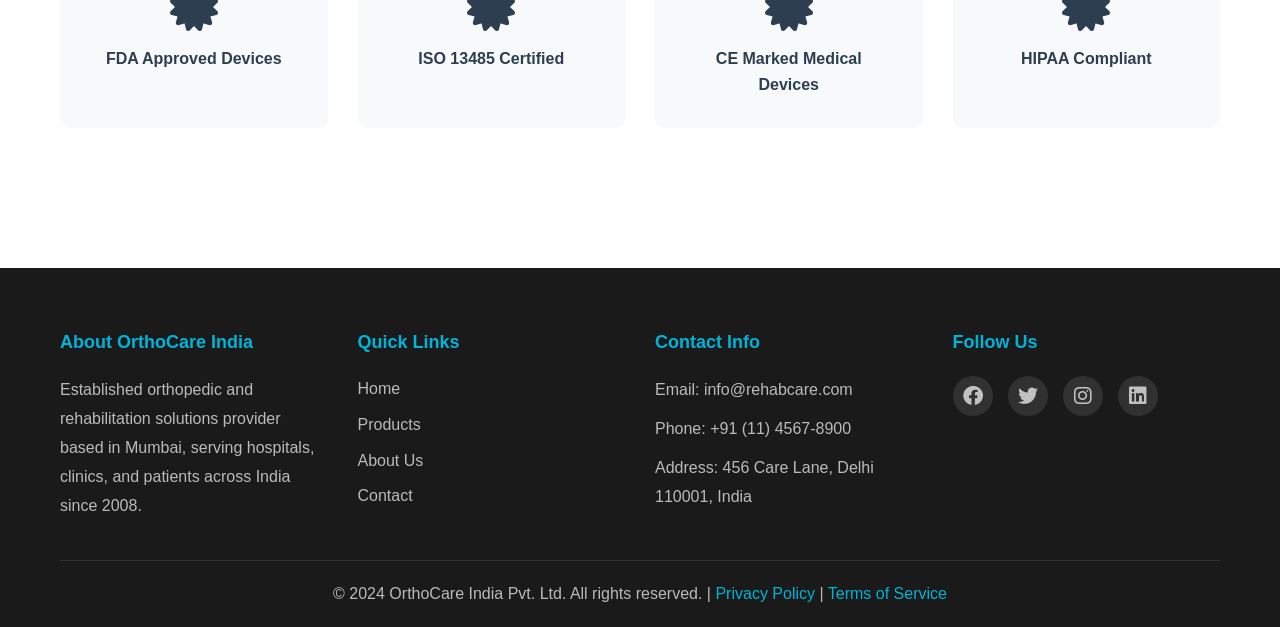
==== commit e19e0044: "commit" ====
--- a/about.html
+++ b/about.html
@@ -3,7 +3,7 @@
 <head>
     <meta charset="UTF-8">
     <meta name="viewport" content="width=device-width, initial-scale=1.0">
-    <title>About Us - RehabCare</title>
+    <title>About Us - OrthoCare India</title>
     <link rel="stylesheet" href="styles.css">
     <link rel="stylesheet" href="https://cdnjs.cloudflare.com/ajax/libs/font-awesome/6.0.0/css/all.min.css">
 </head>
@@ -14,7 +14,7 @@
             <div class="nav-wrapper">
                 <div class="logo">
                     <i class="fas fa-heart-pulse"></i>
-                    <span>RehabCare</span>
+                    <span>OrthoCare India</span>
                 </div>
                 <ul class="nav-menu">
                     <li><a href="index.html">Home</a></li>
@@ -34,8 +34,8 @@
     <!-- Page Header -->
     <section class="page-header">
         <div class="container">
-            <h1>About RehabCare</h1>
-            <p>Your trusted partner in health and recovery</p>
+            <h1>About OrthoCare India</h1>
+            <p>Regional Leader in Orthopedic and Rehabilitation Solutions</p>
         </div>
     </section>
 
@@ -44,10 +44,10 @@
         <div class="container">
             <div class="about-content">
                 <div class="about-text">
-                    <h2>Our Story</h2>
-                    <p>RehabCare was founded in 2010 with a mission to provide high-quality orthopedic and rehabilitation aids to patients worldwide. Our commitment to excellence has made us a trusted name in healthcare.</p>
-                    <p>We believe that everyone deserves access to premium rehabilitation equipment that supports their recovery journey. With over a decade of experience, we've served thousands of satisfied customers across the globe.</p>
-                    <p>Our team of healthcare professionals, engineers, and customer service experts work tirelessly to ensure that every product meets the highest standards of quality and safety.</p>
+                    <h2>Our Journey</h2>
+                    <p>OrthoCare India was established in 2008 by a team of healthcare professionals and engineers in Mumbai. What started as a small distribution center has evolved into a well-respected manufacturer and distributor of orthopedic products across Western and Central India.</p>
+                    <p>Over the past 16 years, we have built strong relationships with over 200+ hospitals, clinics, and physiotherapy centers. We serve both institutional clients and individual patients, maintaining high standards of quality and customer service.</p>
+                    <p>Our dedicated team includes orthopedic consultants, product specialists, quality control experts, and logistics professionals committed to delivering reliable orthopedic solutions to our customers.</p>
                 </div>
                 <div class="about-image">
                     <div class="image-placeholder">
@@ -66,21 +66,21 @@
                     <i class="fas fa-bullseye"></i>
                 </div>
                 <h3>Our Mission</h3>
-                <p>To provide accessible, high-quality orthopedic and rehabilitation aids that empower individuals to achieve their recovery goals and improve their quality of life.</p>
+                <p>To provide affordable, reliable orthopedic and rehabilitation products that help individuals recover and improve their mobility, supported by excellent customer service and technical guidance.</p>
             </div>
             <div class="mission-card">
                 <div class="icon">
                     <i class="fas fa-eye"></i>
                 </div>
                 <h3>Our Vision</h3>
-                <p>To be the leading global provider of innovative rehabilitation solutions that make recovery easier, faster, and more affordable for everyone.</p>
+                <p>To be the most reliable orthopedic solutions provider in India, known for quality products, competitive pricing, and dependable customer support.</p>
             </div>
             <div class="mission-card">
                 <div class="icon">
                     <i class="fas fa-heart"></i>
                 </div>
-                <h3>Our Values</h3>
-                <p>Quality, Integrity, Customer-centricity, Innovation, and Compassion guide everything we do. We're committed to making a positive impact on people's lives.</p>
+                <h3>Our Core Values</h3>
+                <p>Quality & Safety | Customer Focus | Reliability | Fair Pricing | Professional Support | Continuous Learning</p>
             </div>
         </div>
     </section>
@@ -94,33 +94,33 @@
                     <div class="member-avatar">
                         <i class="fas fa-user-md"></i>
                     </div>
-                    <h3>Dr. James Mitchell</h3>
-                    <p class="role">Chief Medical Officer</p>
-                    <p>30+ years of orthopedic surgery and rehabilitation experience</p>
+                    <h3>Vikram Desai</h3>
+                    <p class="role">Founder & Managing Director</p>
+                    <p>15+ years experience in orthopedic devices and distribution</p>
                 </div>
                 <div class="team-member">
                     <div class="member-avatar">
                         <i class="fas fa-user-tie"></i>
                     </div>
-                    <h3>Sarah Williams</h3>
-                    <p class="role">Head of Operations</p>
-                    <p>Leading supply chain and product development initiatives</p>
+                    <h3>Anjali Nair</h3>
+                    <p class="role">Operations Manager</p>
+                    <p>Manages supply chain and product sourcing across regions</p>
                 </div>
                 <div class="team-member">
                     <div class="member-avatar">
                         <i class="fas fa-user-nurse"></i>
                     </div>
-                    <h3>Mark Johnson</h3>
-                    <p class="role">Patient Care Director</p>
-                    <p>Ensuring exceptional customer support and satisfaction</p>
+                    <h3>Rohit Sharma</h3>
+                    <p class="role">Sales & Customer Support Head</p>
+                    <p>Dedicated to customer relations and technical support</p>
                 </div>
                 <div class="team-member">
                     <div class="member-avatar">
                         <i class="fas fa-user"></i>
                     </div>
-                    <h3>Lisa Chen</h3>
-                    <p class="role">Product Innovation Lead</p>
-                    <p>Driving research and development for new rehabilitation solutions</p>
+                    <h3>Sneha Verma</h3>
+                    <p class="role">Quality Control Officer</p>
+                    <p>Ensures all products meet quality and safety standards</p>
                 </div>
             </div>
         </div>
@@ -132,16 +132,16 @@
             <h2>Our Achievements</h2>
             <div class="achievements-grid">
                 <div class="achievement-card">
-                    <h3>50,000+</h3>
-                    <p>Satisfied Customers Worldwide</p>
-                </div>
-                <div class="achievement-card">
-                    <h3>500+</h3>
-                    <p>Premium Products Available</p>
-                </div>
-                <div class="achievement-card">
-                    <h3>14</h3>
-                    <p>Years of Excellence</p>
+                    <h3>200+</h3>
+                    <p>Healthcare Centers Partnered</p>
+                </div>
+                <div class="achievement-card">
+                    <h3>25,000+</h3>
+                    <p>Customers Served Annually</p>
+                </div>
+                <div class="achievement-card">
+                    <h3>16</h3>
+                    <p>Years Operating Since 2008</p>
                 </div>
                 <div class="achievement-card">
                     <h3>98%</h3>
@@ -181,8 +181,8 @@
         <div class="container">
             <div class="footer-content">
                 <div class="footer-section">
-                    <h4>About RehabCare</h4>
-                    <p>Leading provider of orthopedic and rehabilitation aids, dedicated to your recovery and wellness.</p>
+                    <h4>About OrthoCare India</h4>
+                    <p>Established orthopedic and rehabilitation solutions provider based in Mumbai, serving hospitals, clinics, and patients across India since 2008.</p>
                 </div>
                 <div class="footer-section">
                     <h4>Quick Links</h4>
@@ -196,8 +196,8 @@
                 <div class="footer-section">
                     <h4>Contact Info</h4>
                     <p>Email: info@rehabcare.com</p>
-                    <p>Phone: +1 (555) 123-4567</p>
-                    <p>Address: 123 Health Street, Medical City, MC 12345</p>
+                    <p>Phone: +91 (11) 4567-8900</p>
+                    <p>Address: 456 Care Lane, Delhi 110001, India</p>
                 </div>
                 <div class="footer-section">
                     <h4>Follow Us</h4>
@@ -210,7 +210,7 @@
                 </div>
             </div>
             <div class="footer-bottom">
-                <p>&copy; 2024 RehabCare. All rights reserved. | <a href="#">Privacy Policy</a> | <a href="#">Terms of Service</a></p>
+                <p>&copy; 2024 OrthoCare India Pvt. Ltd. All rights reserved. | <a href="#">Privacy Policy</a> | <a href="#">Terms of Service</a></p>
             </div>
         </div>
     </footer>
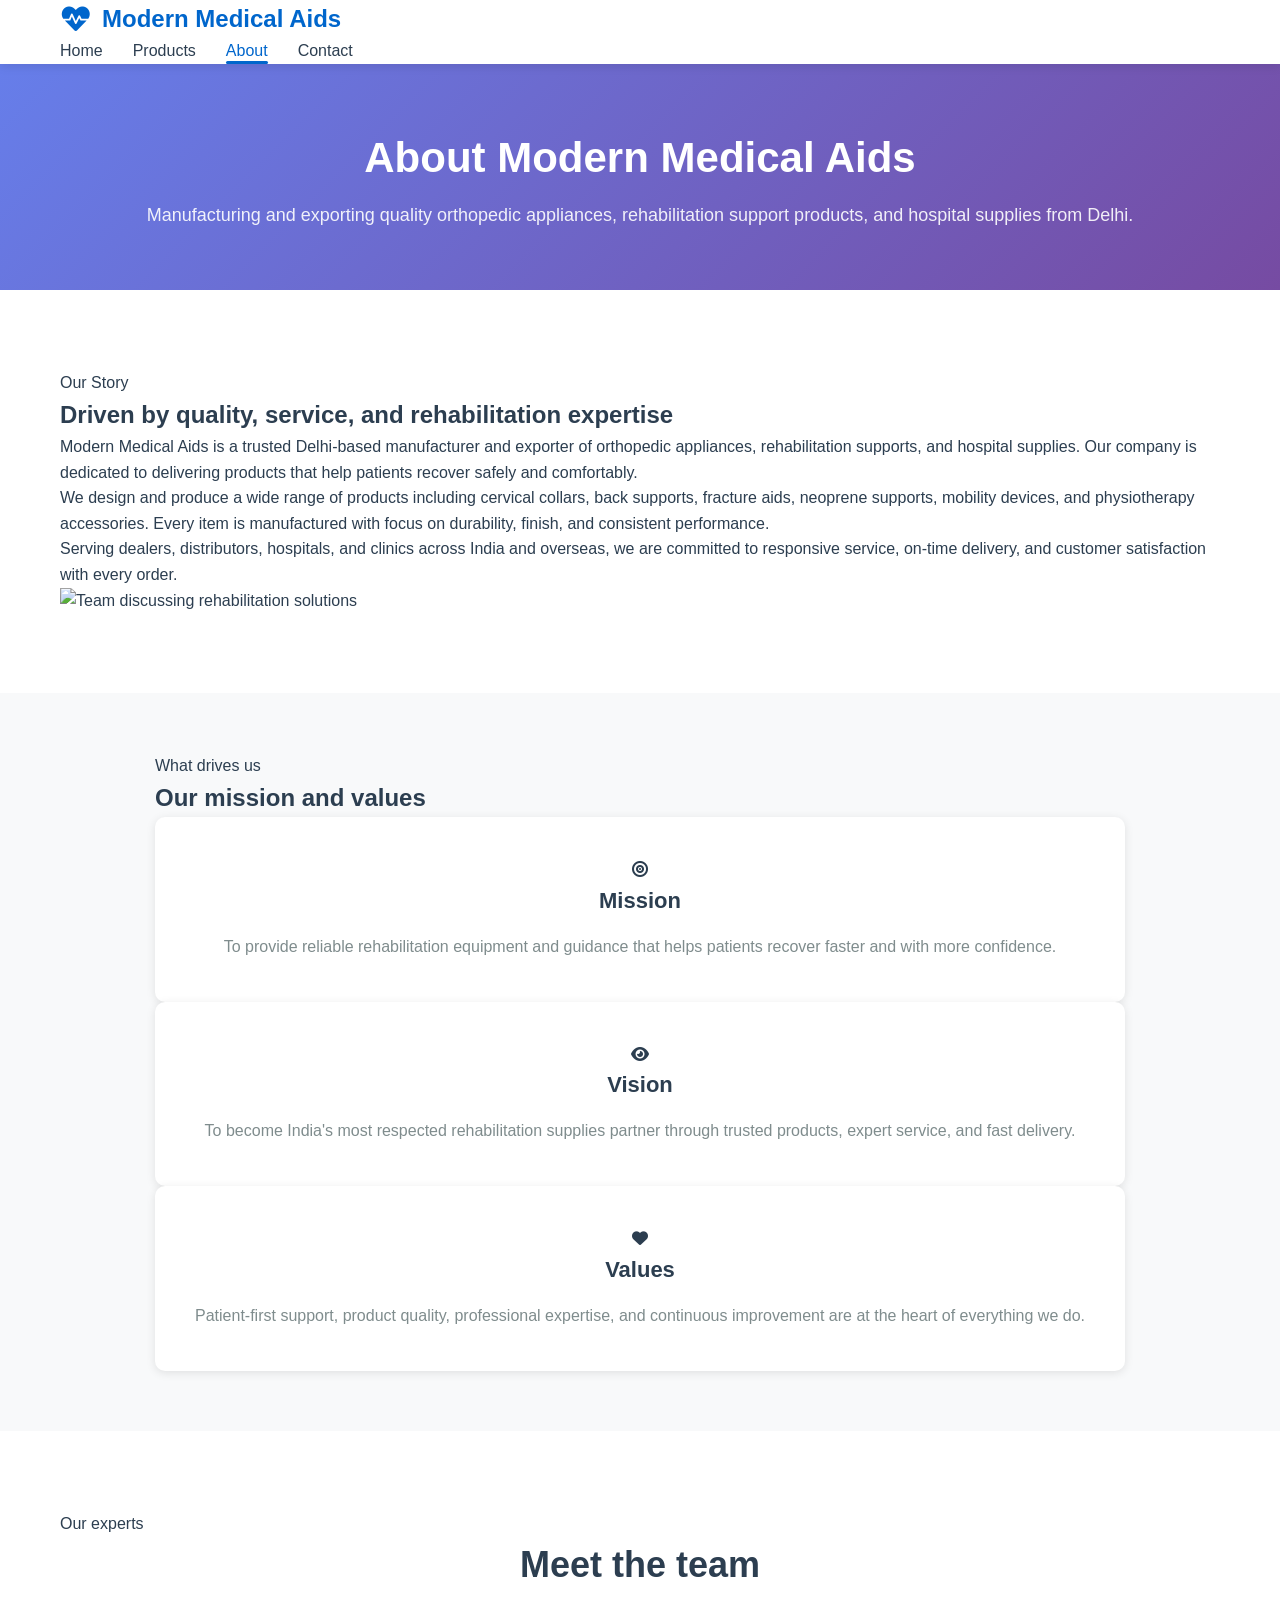
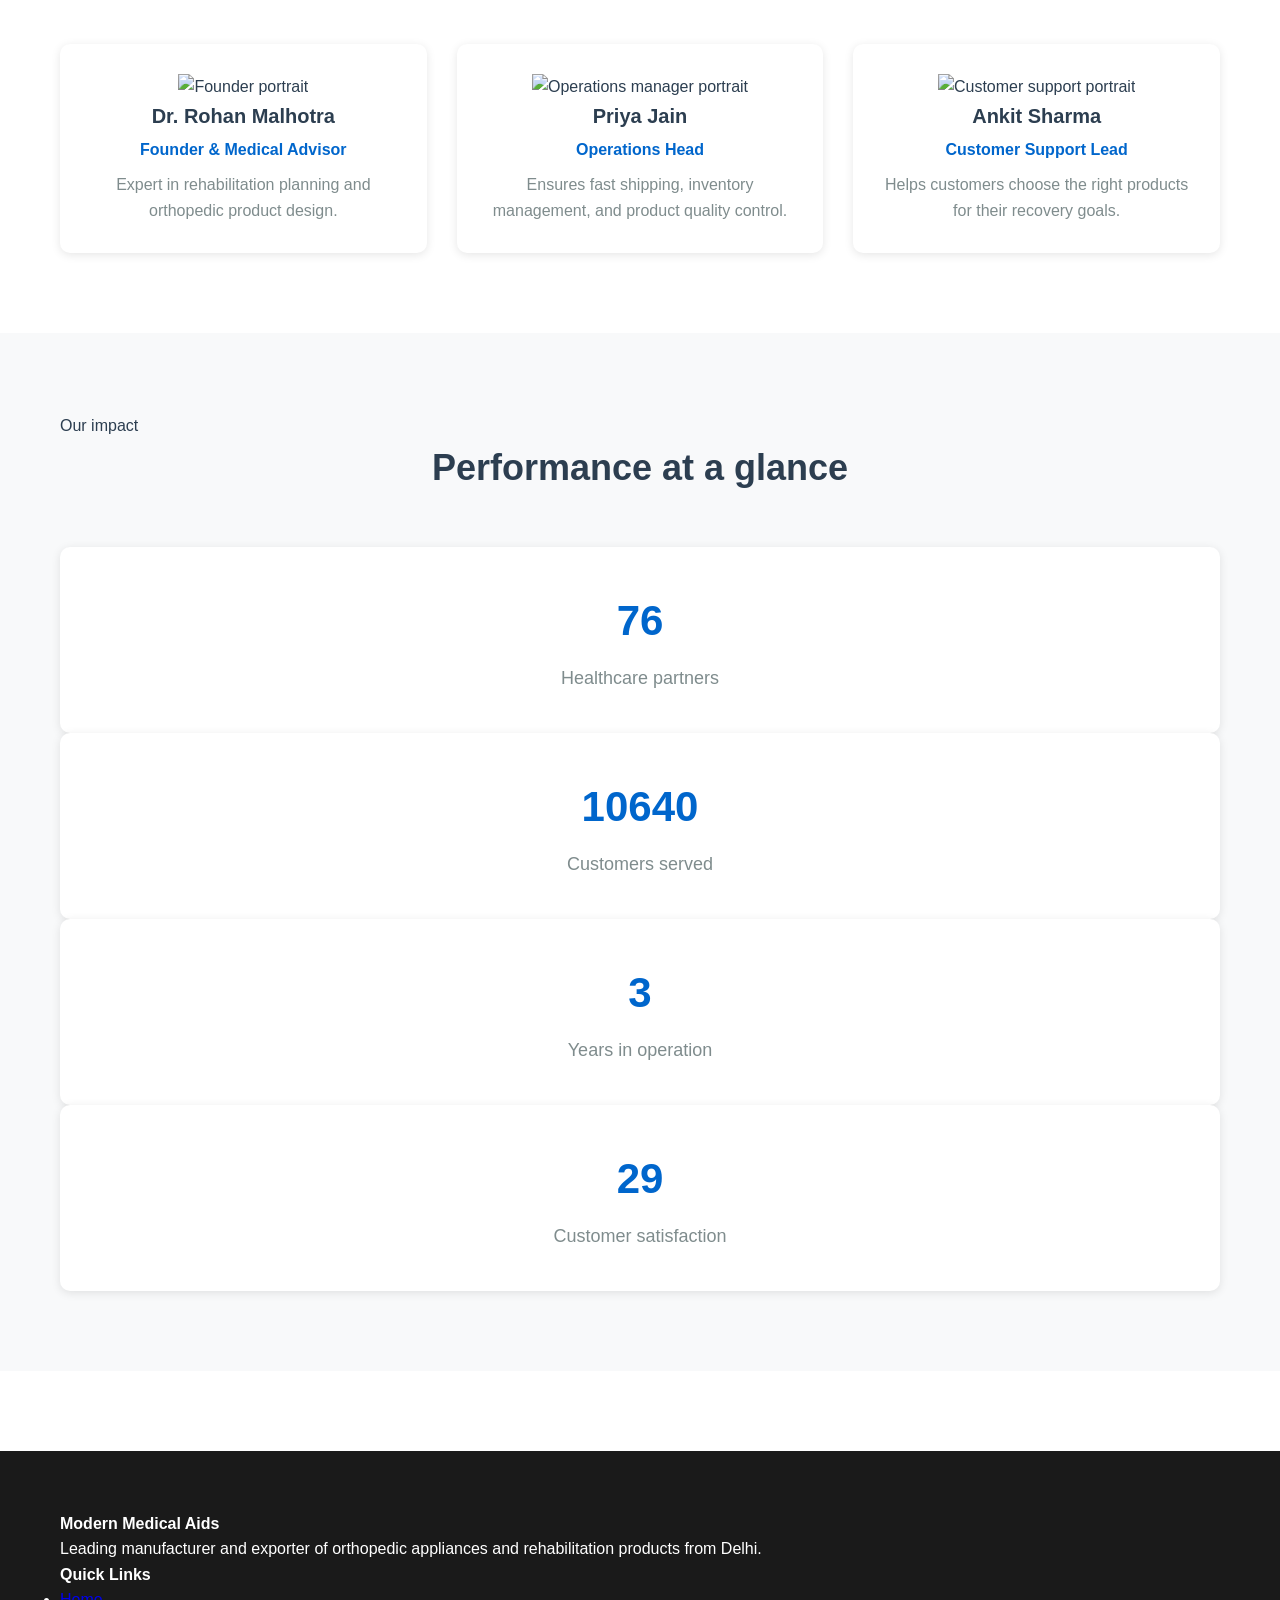
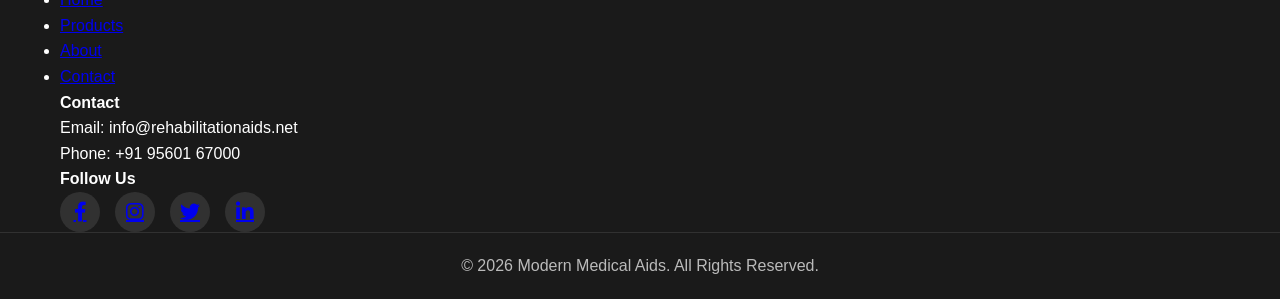
==== commit 683bd16e: "Update site to Modern Medical Aids branding, real contact info, and README" ====
--- a/about.html
+++ b/about.html
@@ -3,215 +3,167 @@
 <head>
     <meta charset="UTF-8">
     <meta name="viewport" content="width=device-width, initial-scale=1.0">
-    <title>About Us - OrthoCare India</title>
+    <title>About Us | Modern Medical Aids</title>
     <link rel="stylesheet" href="styles.css">
     <link rel="stylesheet" href="https://cdnjs.cloudflare.com/ajax/libs/font-awesome/6.0.0/css/all.min.css">
 </head>
 <body>
-    <!-- Navigation Bar -->
     <nav class="navbar">
-        <div class="container">
-            <div class="nav-wrapper">
-                <div class="logo">
-                    <i class="fas fa-heart-pulse"></i>
-                    <span>OrthoCare India</span>
-                </div>
-                <ul class="nav-menu">
-                    <li><a href="index.html">Home</a></li>
-                    <li><a href="products.html">Products</a></li>
-                    <li><a href="about.html" class="active">About Us</a></li>
-                    <li><a href="contact.html">Contact</a></li>
-                </ul>
-                <div class="hamburger">
-                    <span></span>
-                    <span></span>
-                    <span></span>
-                </div>
+        <div class="container nav-container">
+            <a href="index.html" class="logo">
+                <i class="fas fa-heart-pulse"></i>
+                Modern Medical Aids
+            </a>
+            <ul class="nav-menu">
+                <li><a href="index.html">Home</a></li>
+                <li><a href="products.html">Products</a></li>
+                <li><a href="about.html" class="active">About</a></li>
+                <li><a href="contact.html">Contact</a></li>
+            </ul>
+            <div class="hamburger">
+                <span></span>
+                <span></span>
+                <span></span>
             </div>
         </div>
     </nav>
 
-    <!-- Page Header -->
     <section class="page-header">
         <div class="container">
-            <h1>About OrthoCare India</h1>
-            <p>Regional Leader in Orthopedic and Rehabilitation Solutions</p>
+            <h1>About Modern Medical Aids</h1>
+            <p>Manufacturing and exporting quality orthopedic appliances, rehabilitation support products, and hospital supplies from Delhi.</p>
         </div>
     </section>
 
-    <!-- Company Overview -->
     <section class="about-section">
-        <div class="container">
-            <div class="about-content">
-                <div class="about-text">
-                    <h2>Our Journey</h2>
-                    <p>OrthoCare India was established in 2008 by a team of healthcare professionals and engineers in Mumbai. What started as a small distribution center has evolved into a well-respected manufacturer and distributor of orthopedic products across Western and Central India.</p>
-                    <p>Over the past 16 years, we have built strong relationships with over 200+ hospitals, clinics, and physiotherapy centers. We serve both institutional clients and individual patients, maintaining high standards of quality and customer service.</p>
-                    <p>Our dedicated team includes orthopedic consultants, product specialists, quality control experts, and logistics professionals committed to delivering reliable orthopedic solutions to our customers.</p>
-                </div>
-                <div class="about-image">
-                    <div class="image-placeholder">
-                        <i class="fas fa-building"></i>
-                    </div>
-                </div>
+        <div class="container about-grid">
+            <div class="about-copy">
+                <span class="eyebrow">Our Story</span>
+                <h2>Driven by quality, service, and rehabilitation expertise</h2>
+                <p>Modern Medical Aids is a trusted Delhi-based manufacturer and exporter of orthopedic appliances, rehabilitation supports, and hospital supplies. Our company is dedicated to delivering products that help patients recover safely and comfortably.</p>
+                <p>We design and produce a wide range of products including cervical collars, back supports, fracture aids, neoprene supports, mobility devices, and physiotherapy accessories. Every item is manufactured with focus on durability, finish, and consistent performance.</p>
+                <p>Serving dealers, distributors, hospitals, and clinics across India and overseas, we are committed to responsive service, on-time delivery, and customer satisfaction with every order.</p>
+            </div>
+            <div class="about-image-card">
+                <img src="assets/images/about-1.jpg" alt="Team discussing rehabilitation solutions" loading="lazy">
             </div>
         </div>
     </section>
 
-    <!-- Mission & Values -->
     <section class="mission-values">
         <div class="container">
-            <div class="mission-card">
-                <div class="icon">
+            <div class="section-header">
+                <span>What drives us</span>
+                <h2>Our mission and values</h2>
+            </div>
+            <div class="values-grid">
+                <article class="mission-card">
                     <i class="fas fa-bullseye"></i>
-                </div>
-                <h3>Our Mission</h3>
-                <p>To provide affordable, reliable orthopedic and rehabilitation products that help individuals recover and improve their mobility, supported by excellent customer service and technical guidance.</p>
-            </div>
-            <div class="mission-card">
-                <div class="icon">
+                    <h3>Mission</h3>
+                    <p>To provide reliable rehabilitation equipment and guidance that helps patients recover faster and with more confidence.</p>
+                </article>
+                <article class="mission-card">
                     <i class="fas fa-eye"></i>
-                </div>
-                <h3>Our Vision</h3>
-                <p>To be the most reliable orthopedic solutions provider in India, known for quality products, competitive pricing, and dependable customer support.</p>
-            </div>
-            <div class="mission-card">
-                <div class="icon">
+                    <h3>Vision</h3>
+                    <p>To become India's most respected rehabilitation supplies partner through trusted products, expert service, and fast delivery.</p>
+                </article>
+                <article class="mission-card">
                     <i class="fas fa-heart"></i>
-                </div>
-                <h3>Our Core Values</h3>
-                <p>Quality & Safety | Customer Focus | Reliability | Fair Pricing | Professional Support | Continuous Learning</p>
+                    <h3>Values</h3>
+                    <p>Patient-first support, product quality, professional expertise, and continuous improvement are at the heart of everything we do.</p>
+                </article>
             </div>
         </div>
     </section>
 
-    <!-- Team Section -->
     <section class="team-section">
         <div class="container">
-            <h2>Our Expert Team</h2>
+            <div class="section-header">
+                <span>Our experts</span>
+                <h2>Meet the team</h2>
+            </div>
             <div class="team-grid">
-                <div class="team-member">
-                    <div class="member-avatar">
-                        <i class="fas fa-user-md"></i>
-                    </div>
-                    <h3>Vikram Desai</h3>
-                    <p class="role">Founder & Managing Director</p>
-                    <p>15+ years experience in orthopedic devices and distribution</p>
-                </div>
-                <div class="team-member">
-                    <div class="member-avatar">
-                        <i class="fas fa-user-tie"></i>
-                    </div>
-                    <h3>Anjali Nair</h3>
-                    <p class="role">Operations Manager</p>
-                    <p>Manages supply chain and product sourcing across regions</p>
-                </div>
-                <div class="team-member">
-                    <div class="member-avatar">
-                        <i class="fas fa-user-nurse"></i>
-                    </div>
-                    <h3>Rohit Sharma</h3>
-                    <p class="role">Sales & Customer Support Head</p>
-                    <p>Dedicated to customer relations and technical support</p>
-                </div>
-                <div class="team-member">
-                    <div class="member-avatar">
-                        <i class="fas fa-user"></i>
-                    </div>
-                    <h3>Sneha Verma</h3>
-                    <p class="role">Quality Control Officer</p>
-                    <p>Ensures all products meet quality and safety standards</p>
-                </div>
+                <article class="team-member">
+                    <img src="assets/images/team-1.jpg" alt="Founder portrait" loading="lazy">
+                    <h3>Dr. Rohan Malhotra</h3>
+                    <p class="role">Founder & Medical Advisor</p>
+                    <p>Expert in rehabilitation planning and orthopedic product design.</p>
+                </article>
+                <article class="team-member">
+                    <img src="assets/images/team-2.jpg" alt="Operations manager portrait" loading="lazy">
+                    <h3>Priya Jain</h3>
+                    <p class="role">Operations Head</p>
+                    <p>Ensures fast shipping, inventory management, and product quality control.</p>
+                </article>
+                <article class="team-member">
+                    <img src="assets/images/team-3.jpg" alt="Customer support portrait" loading="lazy">
+                    <h3>Ankit Sharma</h3>
+                    <p class="role">Customer Support Lead</p>
+                    <p>Helps customers choose the right products for their recovery goals.</p>
+                </article>
             </div>
         </div>
     </section>
 
-    <!-- Achievements -->
     <section class="achievements">
         <div class="container">
-            <h2>Our Achievements</h2>
-            <div class="achievements-grid">
-                <div class="achievement-card">
-                    <h3>200+</h3>
-                    <p>Healthcare Centers Partnered</p>
-                </div>
-                <div class="achievement-card">
-                    <h3>25,000+</h3>
-                    <p>Customers Served Annually</p>
-                </div>
-                <div class="achievement-card">
-                    <h3>16</h3>
-                    <p>Years Operating Since 2008</p>
-                </div>
-                <div class="achievement-card">
+            <div class="section-header">
+                <span>Our impact</span>
+                <h2>Performance at a glance</h2>
+            </div>
+            <div class="achievement-grid">
+                <article class="achievement-card">
+                    <h3>250+</h3>
+                    <p>Healthcare partners</p>
+                </article>
+                <article class="achievement-card">
+                    <h3>35,000+</h3>
+                    <p>Customers served</p>
+                </article>
+                <article class="achievement-card">
+                    <h3>12</h3>
+                    <p>Years in operation</p>
+                </article>
+                <article class="achievement-card">
                     <h3>98%</h3>
-                    <p>Customer Satisfaction Rate</p>
-                </div>
+                    <p>Customer satisfaction</p>
+                </article>
             </div>
         </div>
     </section>
 
-    <!-- Certifications -->
-    <section class="certifications">
-        <div class="container">
-            <h2>Certifications & Standards</h2>
-            <div class="certifications-list">
-                <div class="cert-item">
-                    <i class="fas fa-certificate"></i>
-                    <p>FDA Approved Devices</p>
-                </div>
-                <div class="cert-item">
-                    <i class="fas fa-certificate"></i>
-                    <p>ISO 13485 Certified</p>
-                </div>
-                <div class="cert-item">
-                    <i class="fas fa-certificate"></i>
-                    <p>CE Marked Medical Devices</p>
-                </div>
-                <div class="cert-item">
-                    <i class="fas fa-certificate"></i>
-                    <p>HIPAA Compliant</p>
+    <footer class="footer">
+        <div class="container footer-grid">
+            <div>
+                <h4>Modern Medical Aids</h4>
+                <p>Leading manufacturer and exporter of orthopedic appliances and rehabilitation products from Delhi.</p>
+            </div>
+            <div>
+                <h4>Quick Links</h4>
+                <ul>
+                    <li><a href="index.html">Home</a></li>
+                    <li><a href="products.html">Products</a></li>
+                    <li><a href="about.html">About</a></li>
+                    <li><a href="contact.html">Contact</a></li>
+                </ul>
+            </div>
+            <div>
+                <h4>Contact</h4>
+                <p>Email: info@rehabilitationaids.net</p>
+                <p>Phone: +91 95601 67000</p>
+            </div>
+            <div>
+                <h4>Follow Us</h4>
+                <div class="social-links">
+                    <a href="#"><i class="fab fa-facebook-f"></i></a>
+                    <a href="#"><i class="fab fa-instagram"></i></a>
+                    <a href="#"><i class="fab fa-twitter"></i></a>
+                    <a href="#"><i class="fab fa-linkedin-in"></i></a>
                 </div>
             </div>
         </div>
-    </section>
-
-    <!-- Footer -->
-    <footer class="footer">
-        <div class="container">
-            <div class="footer-content">
-                <div class="footer-section">
-                    <h4>About OrthoCare India</h4>
-                    <p>Established orthopedic and rehabilitation solutions provider based in Mumbai, serving hospitals, clinics, and patients across India since 2008.</p>
-                </div>
-                <div class="footer-section">
-                    <h4>Quick Links</h4>
-                    <ul>
-                        <li><a href="index.html">Home</a></li>
-                        <li><a href="products.html">Products</a></li>
-                        <li><a href="about.html">About Us</a></li>
-                        <li><a href="contact.html">Contact</a></li>
-                    </ul>
-                </div>
-                <div class="footer-section">
-                    <h4>Contact Info</h4>
-                    <p>Email: info@rehabcare.com</p>
-                    <p>Phone: +91 (11) 4567-8900</p>
-                    <p>Address: 456 Care Lane, Delhi 110001, India</p>
-                </div>
-                <div class="footer-section">
-                    <h4>Follow Us</h4>
-                    <div class="social-links">
-                        <a href="#"><i class="fab fa-facebook"></i></a>
-                        <a href="#"><i class="fab fa-twitter"></i></a>
-                        <a href="#"><i class="fab fa-instagram"></i></a>
-                        <a href="#"><i class="fab fa-linkedin"></i></a>
-                    </div>
-                </div>
-            </div>
-            <div class="footer-bottom">
-                <p>&copy; 2024 OrthoCare India Pvt. Ltd. All rights reserved. | <a href="#">Privacy Policy</a> | <a href="#">Terms of Service</a></p>
-            </div>
+        <div class="footer-bottom">
+            <p>© 2026 Modern Medical Aids. All Rights Reserved.</p>
         </div>
     </footer>
 
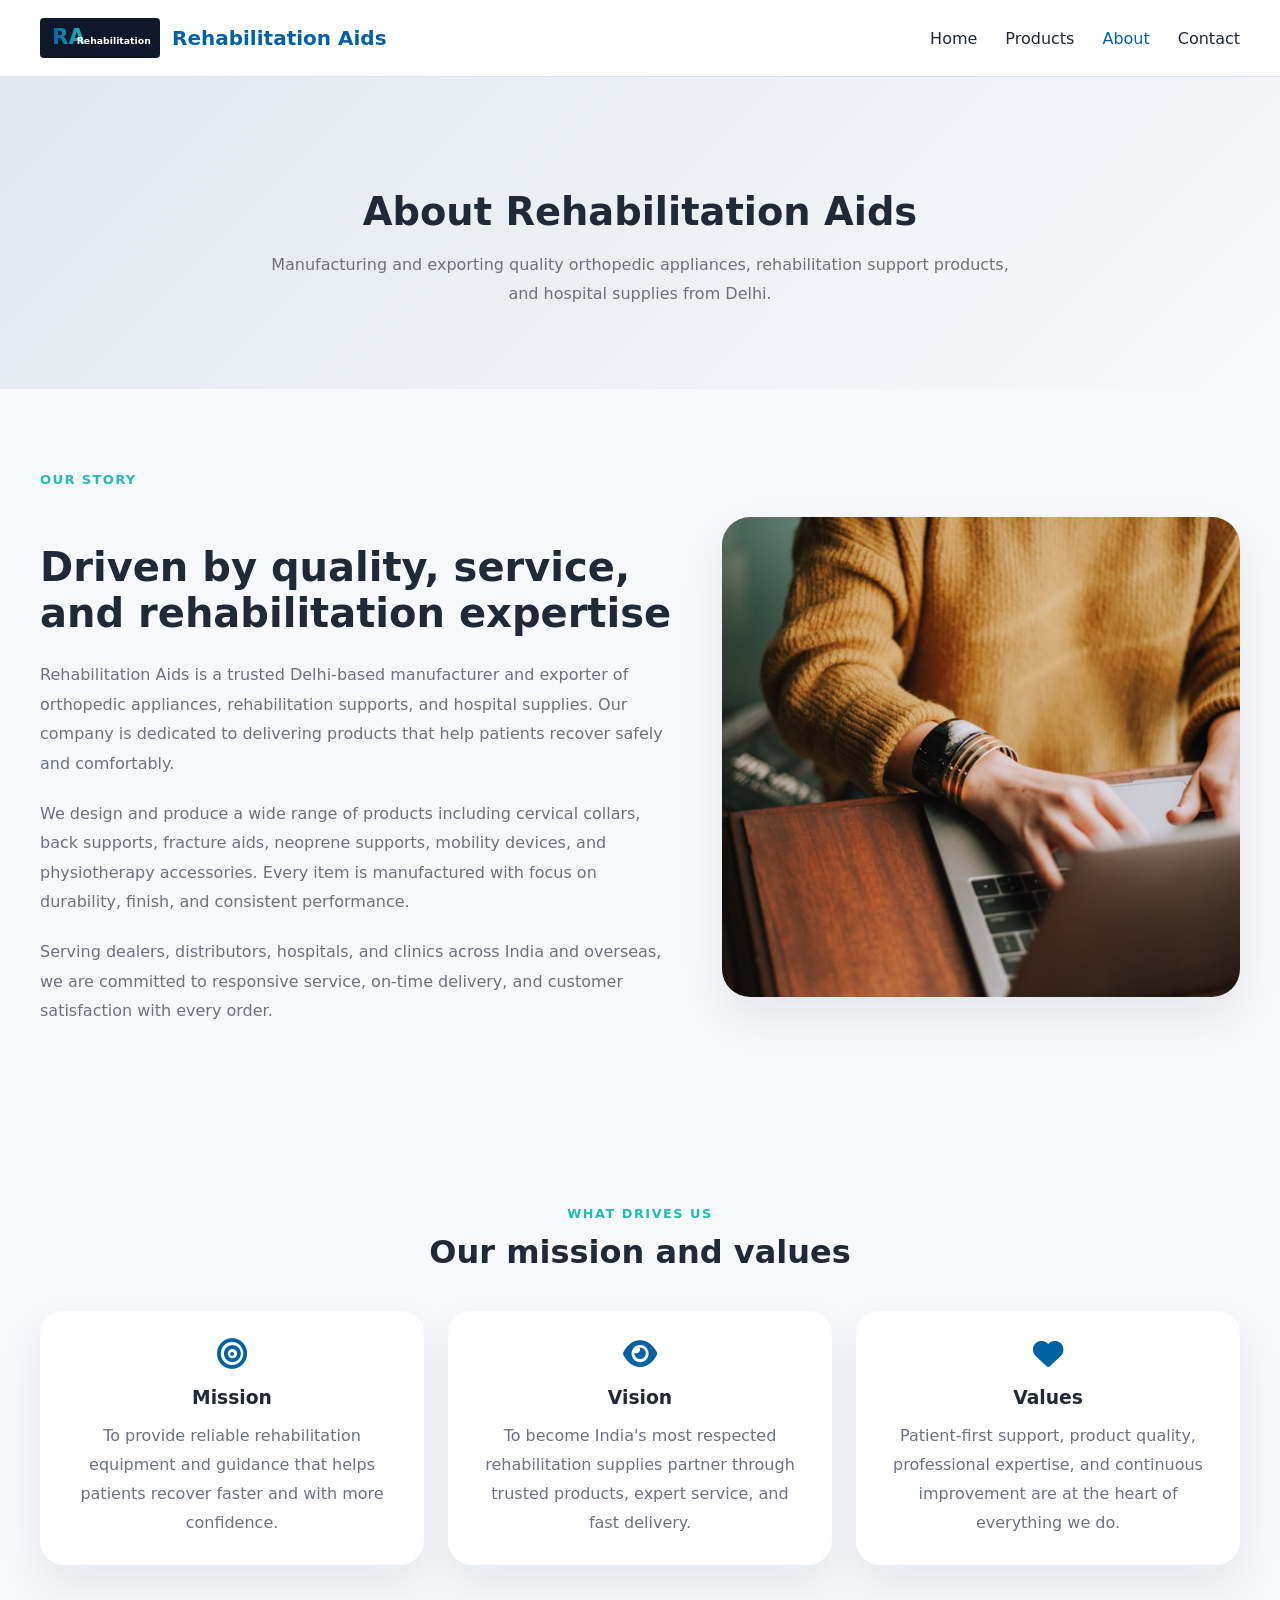
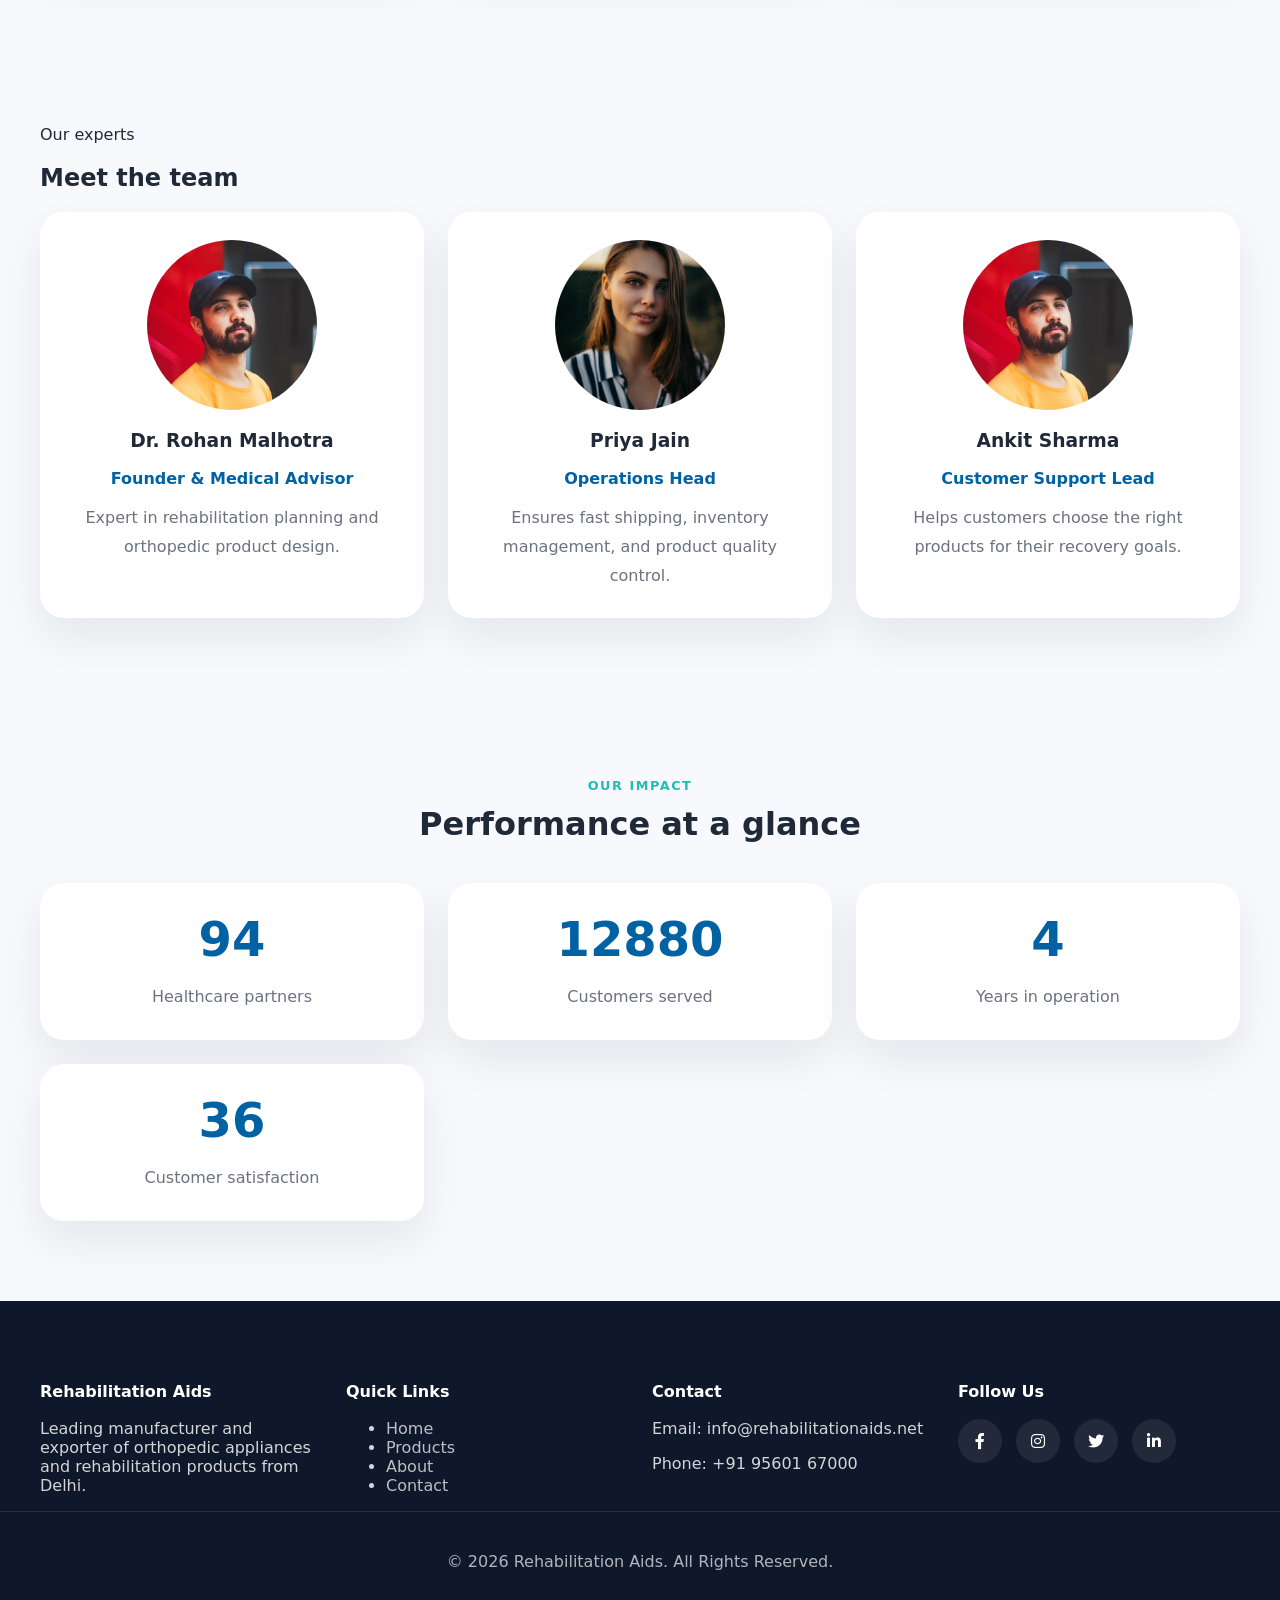
==== commit 17a9c7aa: "Update site content, styles, and add logo asset" ====
--- a/about.html
+++ b/about.html
@@ -3,7 +3,9 @@
 <head>
     <meta charset="UTF-8">
     <meta name="viewport" content="width=device-width, initial-scale=1.0">
-    <title>About Us | Modern Medical Aids</title>
+    <title>About Us | Rehabilitation Aids</title>
+    <meta name="description" content="Rehabilitation Aids — manufacturer and exporter of orthopedic appliances, rehabilitation products, and hospital supplies from Delhi.">
+    <link rel="icon" href="assets/images/logo.svg" type="image/svg+xml">
     <link rel="stylesheet" href="styles.css">
     <link rel="stylesheet" href="https://cdnjs.cloudflare.com/ajax/libs/font-awesome/6.0.0/css/all.min.css">
 </head>
@@ -11,8 +13,8 @@
     <nav class="navbar">
         <div class="container nav-container">
             <a href="index.html" class="logo">
-                <i class="fas fa-heart-pulse"></i>
-                Modern Medical Aids
+                <img src="assets/images/logo.svg" alt="Rehabilitation Aids logo" class="site-logo">
+                Rehabilitation Aids
             </a>
             <ul class="nav-menu">
                 <li><a href="index.html">Home</a></li>
@@ -30,7 +32,7 @@
 
     <section class="page-header">
         <div class="container">
-            <h1>About Modern Medical Aids</h1>
+            <h1>About Rehabilitation Aids</h1>
             <p>Manufacturing and exporting quality orthopedic appliances, rehabilitation support products, and hospital supplies from Delhi.</p>
         </div>
     </section>
@@ -40,7 +42,7 @@
             <div class="about-copy">
                 <span class="eyebrow">Our Story</span>
                 <h2>Driven by quality, service, and rehabilitation expertise</h2>
-                <p>Modern Medical Aids is a trusted Delhi-based manufacturer and exporter of orthopedic appliances, rehabilitation supports, and hospital supplies. Our company is dedicated to delivering products that help patients recover safely and comfortably.</p>
+                <p>Rehabilitation Aids is a trusted Delhi-based manufacturer and exporter of orthopedic appliances, rehabilitation supports, and hospital supplies. Our company is dedicated to delivering products that help patients recover safely and comfortably.</p>
                 <p>We design and produce a wide range of products including cervical collars, back supports, fracture aids, neoprene supports, mobility devices, and physiotherapy accessories. Every item is manufactured with focus on durability, finish, and consistent performance.</p>
                 <p>Serving dealers, distributors, hospitals, and clinics across India and overseas, we are committed to responsive service, on-time delivery, and customer satisfaction with every order.</p>
             </div>
@@ -135,7 +137,7 @@
     <footer class="footer">
         <div class="container footer-grid">
             <div>
-                <h4>Modern Medical Aids</h4>
+                <h4>Rehabilitation Aids</h4>
                 <p>Leading manufacturer and exporter of orthopedic appliances and rehabilitation products from Delhi.</p>
             </div>
             <div>
@@ -163,7 +165,7 @@
             </div>
         </div>
         <div class="footer-bottom">
-            <p>© 2026 Modern Medical Aids. All Rights Reserved.</p>
+            <p>© 2026 Rehabilitation Aids. All Rights Reserved.</p>
         </div>
     </footer>
 
--- a/styles.css
+++ b/styles.css
@@ -1,1148 +1,832 @@
-/* ============================================
-   GLOBAL STYLES
-   ============================================ */
-
-* {
+:root {
+    --primary: #0062a3;
+    --primary-dark: #00427d;
+    --secondary: #22bcb5;
+    --light: #f7f9fc;
+    --surface: #ffffff;
+    --text: #1f2937;
+    --muted: #6b7280;
+    --border: #d1d5db;
+    --shadow: 0 20px 45px rgba(15, 23, 42, 0.08);
+}
+
+*, *::before, *::after {
+    box-sizing: border-box;
+}
+
+html {
+    scroll-behavior: smooth;
+}
+
+body {
+    margin: 0;
+    font-family: Inter, system-ui, -apple-system, BlinkMacSystemFont, 'Segoe UI', sans-serif;
+    background: var(--light);
+    color: var(--text);
+}
+
+a {
+    color: inherit;
+    text-decoration: none;
+}
+
+img {
+    max-width: 100%;
+    display: block;
+}
+
+button {
+    font: inherit;
+}
+
+.container {
+    width: min(1200px, calc(100% - 32px));
+    margin: 0 auto;
+}
+
+.navbar {
+    position: sticky;
+    top: 0;
+    background: rgba(255, 255, 255, 0.96);
+    backdrop-filter: blur(14px);
+    border-bottom: 1px solid rgba(209, 213, 219, 0.65);
+    z-index: 20;
+}
+
+.nav-container {
+    display: flex;
+    align-items: center;
+    justify-content: space-between;
+    gap: 20px;
+    padding: 18px 0;
+}
+
+.logo {
+    display: inline-flex;
+    align-items: center;
+    gap: 12px;
+    font-size: 1.25rem;
+    font-weight: 700;
+    color: var(--primary);
+}
+
+.logo i {
+    font-size: 1.4rem;
+}
+
+.nav-menu {
+    display: flex;
+    align-items: center;
+    gap: 28px;
+    list-style: none;
     margin: 0;
     padding: 0;
-    box-sizing: border-box;
-}
-
-:root {
-    --primary-color: #0066cc;
-    --primary-dark: #0052a3;
-    --secondary-color: #00b4d8;
-    --success-color: #06d6a0;
-    --danger-color: #ef476f;
-    --warning-color: #ffa500;
-    --light-bg: #f8f9fa;
-    --dark-bg: #1a1a1a;
-    --text-dark: #2c3e50;
-    --text-light: #7f8c8d;
-    --border-color: #e0e0e0;
-    --shadow: 0 2px 10px rgba(0, 0, 0, 0.1);
-    --shadow-lg: 0 10px 30px rgba(0, 0, 0, 0.15);
-}
-
-html {
-    scroll-behavior: smooth;
-}
-
-body {
-    font-family: 'Segoe UI', Tahoma, Geneva, Verdana, sans-serif;
-    line-height: 1.6;
-    color: var(--text-dark);
-    background-color: #fff;
-}
-
-/* Container */
-.container {
-    max-width: 1200px;
-    margin: 0 auto;
-    padding: 0 20px;
-}
-
-/* ============================================
-   NAVIGATION BAR
-   ============================================ */
-
-.navbar {
-    background: white;
-    box-shadow: var(--shadow);
-    position: sticky;
-    top: 0;
-    z-index: 1000;
-}
-
-.nav-wrapper {
-    display: flex;
-    justify-content: space-between;
-    align-items: center;
-    padding: 15px 0;
-}
-
-.logo {
-    display: flex;
-    align-items: center;
-    gap: 10px;
-    font-size: 24px;
-    font-weight: bold;
-    color: var(--primary-color);
-    text-decoration: none;
-}
-
-.logo i {
-    font-size: 28px;
-}
-
-.nav-menu {
-    display: flex;
-    list-style: none;
-    gap: 30px;
 }
 
 .nav-menu a {
-    text-decoration: none;
-    color: var(--text-dark);
+    color: var(--text);
     font-weight: 500;
-    transition: color 0.3s ease;
-    position: relative;
+    transition: color 0.25s ease;
 }
 
 .nav-menu a:hover,
 .nav-menu a.active {
-    color: var(--primary-color);
-}
-
-.nav-menu a.active::after {
-    content: '';
-    position: absolute;
-    bottom: -5px;
-    left: 0;
-    width: 100%;
-    height: 3px;
-    background-color: var(--primary-color);
-    border-radius: 2px;
+    color: var(--primary);
 }
 
 .hamburger {
     display: none;
     flex-direction: column;
+    justify-content: space-between;
+    width: 28px;
+    height: 21px;
     cursor: pointer;
 }
 
 .hamburger span {
-    width: 25px;
+    display: block;
     height: 3px;
-    background-color: var(--text-dark);
-    margin: 5px 0;
-    transition: 0.3s;
-    border-radius: 2px;
-}
-
-/* ============================================
-   HERO SECTION
-   ============================================ */
+    width: 100%;
+    background: var(--text);
+    border-radius: 999px;
+}
 
 .hero {
     display: grid;
-    grid-template-columns: 1fr 1fr;
-    align-items: center;
-    gap: 50px;
-    padding: 100px 0;
-    background: linear-gradient(135deg, #667eea 0%, #764ba2 100%);
-    color: white;
-}
-
-.hero-content h1 {
-    font-size: 48px;
-    margin-bottom: 20px;
-    font-weight: bold;
-}
-
-.hero-content p {
-    font-size: 18px;
-    margin-bottom: 30px;
-    opacity: 0.9;
-}
-
-.cta-button {
-    display: inline-block;
-    background-color: var(--secondary-color);
-    color: white;
-    padding: 12px 30px;
-    border-radius: 5px;
-    text-decoration: none;
-    font-weight: 600;
-    transition: all 0.3s ease;
-    border: none;
-    cursor: pointer;
-}
-
-.cta-button:hover {
-    background-color: #0099b3;
-    transform: translateY(-3px);
-    box-shadow: 0 5px 15px rgba(0, 180, 216, 0.4);
-}
-
-.hero-background {
-    display: flex;
-    justify-content: center;
-    align-items: center;
-    font-size: 200px;
-    opacity: 0.3;
-    animation: float 3s ease-in-out infinite;
-}
-
-@keyframes float {
-    0%, 100% {
-        transform: translateY(0px);
-    }
-    50% {
-        transform: translateY(-20px);
-    }
-}
-
-/* ============================================
-   BUTTONS
-   ============================================ */
+    grid-template-columns: 1.1fr 0.9fr;
+    gap: 48px;
+    align-items: center;
+    min-height: 680px;
+    padding: 100px 0 80px;
+}
+
+.hero-copy {
+    max-width: 560px;
+}
+
+.eyebrow {
+    display: inline-flex;
+    align-items: center;
+    gap: 8px;
+    margin-bottom: 24px;
+    color: var(--secondary);
+    font-weight: 700;
+    text-transform: uppercase;
+    letter-spacing: 0.1em;
+    font-size: 0.82rem;
+}
+
+.hero-copy h1 {
+    font-size: clamp(2.8rem, 4vw, 4.5rem);
+    line-height: 1.02;
+    margin: 0 0 24px;
+}
+
+.hero-copy p {
+    max-width: 520px;
+    color: var(--muted);
+    font-size: 1rem;
+    line-height: 1.85;
+    margin-bottom: 32px;
+}
+
+.hero-actions {
+    display: flex;
+    gap: 18px;
+    flex-wrap: wrap;
+}
 
 .primary-button,
 .secondary-button {
-    display: inline-block;
-    padding: 12px 30px;
-    border-radius: 5px;
-    text-decoration: none;
+    display: inline-flex;
+    align-items: center;
+    justify-content: center;
+    padding: 14px 28px;
+    border-radius: 999px;
+    border: 1px solid transparent;
+    transition: transform 0.2s ease, box-shadow 0.2s ease, background-color 0.2s ease;
     font-weight: 600;
-    transition: all 0.3s ease;
-    border: none;
-    cursor: pointer;
-    font-size: 16px;
 }
 
 .primary-button {
-    background-color: var(--primary-color);
+    background: var(--primary);
     color: white;
 }
 
 .primary-button:hover {
-    background-color: var(--primary-dark);
     transform: translateY(-2px);
-    box-shadow: var(--shadow-lg);
+    box-shadow: 0 20px 50px rgba(0, 98, 163, 0.2);
 }
 
 .secondary-button {
-    background-color: transparent;
-    color: var(--primary-color);
-    border: 2px solid var(--primary-color);
+    background: transparent;
+    color: var(--primary);
+    border-color: var(--primary);
 }
 
 .secondary-button:hover {
-    background-color: var(--primary-color);
-    color: white;
-}
-
-/* ============================================
-   FEATURES SECTION
-   ============================================ */
-
-.features {
-    padding: 80px 0;
-    background-color: var(--light-bg);
-}
-
-.features h2 {
-    text-align: center;
-    font-size: 36px;
-    margin-bottom: 50px;
-    color: var(--text-dark);
-}
-
-.features-grid {
-    display: grid;
-    grid-template-columns: repeat(auto-fit, minmax(250px, 1fr));
-    gap: 30px;
-}
-
-.feature-card {
-    background: white;
-    padding: 40px 30px;
-    border-radius: 10px;
-    text-align: center;
-    box-shadow: var(--shadow);
-    transition: all 0.3s ease;
-}
-
-.feature-card:hover {
-    transform: translateY(-10px);
-    box-shadow: var(--shadow-lg);
-}
-
-.feature-card .icon {
-    font-size: 48px;
-    color: var(--primary-color);
-    margin-bottom: 20px;
-}
-
-.feature-card h3 {
-    font-size: 20px;
-    margin-bottom: 15px;
-    color: var(--text-dark);
-}
-
-.feature-card p {
-    color: var(--text-light);
-    line-height: 1.8;
-}
-
-/* ============================================
-   PRODUCTS PREVIEW SECTION
-   ============================================ */
-
-.products-preview {
-    padding: 80px 0;
-}
-
-.products-preview h2 {
-    text-align: center;
-    font-size: 36px;
-    margin-bottom: 50px;
-    color: var(--text-dark);
-}
-
-.products-grid {
-    display: grid;
-    grid-template-columns: repeat(auto-fit, minmax(280px, 1fr));
-    gap: 25px;
-    margin-bottom: 40px;
-}
-
-.product-card {
-    background: white;
-    padding: 40px 30px;
-    border-radius: 10px;
-    text-align: center;
-    box-shadow: var(--shadow);
-    transition: all 0.3s ease;
-    border-top: 4px solid var(--primary-color);
-}
-
-.product-card:hover {
-    transform: translateY(-8px);
-    box-shadow: var(--shadow-lg);
-    border-top-color: var(--secondary-color);
-}
-
-.product-icon {
-    font-size: 56px;
-    color: var(--secondary-color);
-    margin-bottom: 20px;
-}
-
-.product-card h3 {
-    font-size: 20px;
-    margin-bottom: 15px;
-    color: var(--text-dark);
-}
-
-.product-card p {
-    color: var(--text-light);
-    line-height: 1.8;
-}
-
-.view-all {
-    text-align: center;
-    margin-top: 40px;
-}
-
-/* ============================================
-   TESTIMONIALS SECTION
-   ============================================ */
-
-.testimonials {
-    padding: 80px 0;
-    background-color: var(--light-bg);
-}
-
-.testimonials h2 {
-    text-align: center;
-    font-size: 36px;
-    margin-bottom: 50px;
-    color: var(--text-dark);
-}
-
-.testimonials-grid {
-    display: grid;
-    grid-template-columns: repeat(auto-fit, minmax(300px, 1fr));
-    gap: 30px;
-}
-
-.testimonial-card {
-    background: white;
-    padding: 30px;
-    border-radius: 10px;
-    box-shadow: var(--shadow);
-    transition: all 0.3s ease;
-}
-
-.testimonial-card:hover {
-    box-shadow: var(--shadow-lg);
-    transform: translateY(-5px);
-}
-
-.stars {
-    color: var(--warning-color);
-    margin-bottom: 15px;
-    font-size: 18px;
-}
-
-.stars i {
-    margin-right: 5px;
-}
-
-.testimonial-card p {
-    color: var(--text-dark);
-    margin-bottom: 15px;
-    font-style: italic;
-    line-height: 1.8;
-}
-
-.testimonial-card h4 {
-    color: var(--primary-color);
-    font-size: 16px;
-}
-
-/* ============================================
-   CTA SECTION
-   ============================================ */
-
-.cta {
-    padding: 80px 0;
-    background: linear-gradient(135deg, #667eea 0%, #764ba2 100%);
-    color: white;
-    text-align: center;
-}
-
-.cta h2 {
-    font-size: 40px;
-    margin-bottom: 20px;
-}
-
-.cta p {
-    font-size: 18px;
-    margin-bottom: 30px;
-    opacity: 0.9;
-}
-
-/* ============================================
-   PAGE HEADER
-   ============================================ */
-
-.page-header {
-    background: linear-gradient(135deg, #667eea 0%, #764ba2 100%);
-    color: white;
-    padding: 60px 0;
-    text-align: center;
-}
-
-.page-header h1 {
-    font-size: 42px;
-    margin-bottom: 10px;
-}
-
-.page-header p {
-    font-size: 18px;
-    opacity: 0.9;
-}
-
-/* ============================================
-   PRODUCTS PAGE
-   ============================================ */
-
-.filters-section {
-    padding: 40px 0;
-    background-color: var(--light-bg);
-}
-
-.filter-group {
-    display: inline-block;
-    margin-right: 30px;
-}
-
-.filter-group label {
-    font-weight: 600;
-    margin-right: 10px;
-    color: var(--text-dark);
-}
-
-.filter-group select {
-    padding: 8px 15px;
-    border: 1px solid var(--border-color);
-    border-radius: 5px;
-    background-color: white;
-    cursor: pointer;
-    font-size: 14px;
-}
-
-.products-section {
-    padding: 60px 0;
-}
-
-.products-list {
-    display: grid;
-    grid-template-columns: repeat(auto-fill, minmax(280px, 1fr));
-    gap: 25px;
-}
-
-.product-item {
-    background: white;
-    border-radius: 10px;
+    background: rgba(0, 98, 163, 0.08);
+}
+
+.hero-image {
+    border-radius: 28px;
     overflow: hidden;
     box-shadow: var(--shadow);
-    transition: all 0.3s ease;
-}
-
-.product-item:hover {
-    box-shadow: var(--shadow-lg);
-    transform: translateY(-5px);
-}
-
-.product-image {
+}
+
+.hero-image img {
     width: 100%;
-    height: 200px;
-    background: linear-gradient(135deg, #667eea 0%, #764ba2 100%);
-    display: flex;
+    height: 100%;
+    object-fit: cover;
+    aspect-ratio: 4 / 5;
+}
+
+.overview,
+.product-preview,
+.testimonial-section,
+.cta-section,
+.about-section,
+.mission-values,
+.team-section,
+.achievements,
+.contact-section,
+.faq-section {
+    padding: 80px 0;
+}
+
+.overview-grid,
+.products-grid,
+.testimonial-grid,
+.values-grid,
+.team-grid,
+.achievement-grid,
+.contact-grid,
+.faq-grid {
+    display: grid;
+    gap: 24px;
+}
+
+.overview-grid {
+    grid-template-columns: repeat(4, minmax(0, 1fr));
+}
+
+.overview-card,
+.product-card,
+.testimonial-card,
+.mission-card,
+.team-member,
+.achievement-card,
+.info-card,
+.faq-item,
+.contact-map {
+    background: white;
+    border-radius: 24px;
+    box-shadow: var(--shadow);
+    padding: 28px;
+}
+
+.overview-card {
+    text-align: center;
+}
+
+.overview-card i,
+.mission-card i,
+.info-card i {
+    color: var(--primary);
+    font-size: 1.9rem;
+    margin-bottom: 18px;
+}
+
+.overview-card h3,
+.product-details h3,
+.testimonial-card h4,
+.mission-card h3,
+.team-member h3,
+.achievement-card h3,
+.info-card h3,
+.faq-item h3 {
+    margin: 0 0 14px;
+    color: var(--text);
+}
+
+.overview-card p,
+.product-details p,
+.testimonial-card p,
+.mission-card p,
+.team-member p,
+.achievement-card p,
+.info-card p,
+.faq-item p {
+    color: var(--muted);
+    line-height: 1.8;
+    margin: 0;
+}
+
+.product-preview .section-header,
+.testimonial-section .section-header,
+.mission-values .section-header,
+.achievements .section-header,
+.faq-section .section-header {
+    display: grid;
+    gap: 12px;
+    margin-bottom: 40px;
+    text-align: center;
+}
+
+.product-preview .section-header span,
+.testimonial-section .section-header span,
+.mission-values .section-header span,
+.achievements .section-header span,
+.faq-section .section-header span {
+    color: var(--secondary);
+    font-weight: 700;
+    text-transform: uppercase;
+    letter-spacing: 0.12em;
+    font-size: 0.8rem;
+}
+
+.product-preview .section-header h2,
+.testimonial-section .section-header h2,
+.mission-values .section-header h2,
+.achievements .section-header h2,
+.faq-section .section-header h2 {
+    font-size: clamp(2rem, 2.5vw, 3rem);
+    margin: 0;
+}
+
+.products-grid {
+    grid-template-columns: repeat(4, minmax(0, 1fr));
+}
+
+.product-card {
+    padding: 0;
+    overflow: hidden;
+}
+
+.product-card img {
+    width: 100%;
+    height: 240px;
+    object-fit: cover;
+}
+
+.product-details {
+    padding: 24px;
+}
+
+.product-details h3 {
+    margin-bottom: 14px;
+    font-size: 1.15rem;
+}
+
+.product-details p {
+    margin-bottom: 24px;
+}
+
+.preview-action {
+    margin-top: 24px;
+    text-align: center;
+}
+
+.testimonial-grid {
+    grid-template-columns: repeat(3, minmax(0, 1fr));
+}
+
+.testimonial-card {
+    padding: 32px;
+}
+
+.testimonial-card h4 {
+    margin-top: 28px;
+    font-size: 1rem;
+    color: var(--primary);
+}
+
+.cta-section {
+    background: linear-gradient(135deg, #0f172a, #0d3c6d);
+    color: white;
+}
+
+.cta-content {
+    display: flex;
+    align-items: center;
+    justify-content: space-between;
+    gap: 24px;
+}
+
+.cta-content h2 {
+    font-size: clamp(2rem, 3vw, 3.25rem);
+    margin: 0 0 16px;
+}
+
+.cta-content p {
+    max-width: 600px;
+    margin: 0;
+    color: rgba(255, 255, 255, 0.82);
+}
+
+.page-header {
+    background: linear-gradient(135deg, #e2e8f0, #f8fafc);
+    padding: 80px 0;
+    text-align: center;
+}
+
+.page-header h1 {
+    margin-bottom: 16px;
+    font-size: clamp(2.2rem, 3vw, 3.5rem);
+}
+
+.page-header p {
+    color: var(--muted);
+    max-width: 760px;
+    margin: 0 auto;
+    line-height: 1.85;
+}
+
+.filter-grid {
+    display: flex;
+    gap: 24px;
+    flex-wrap: wrap;
     justify-content: center;
-    align-items: center;
-    font-size: 80px;
-    color: rgba(255, 255, 255, 0.2);
+    align-items: flex-end;
+}
+
+.filter-group {
+    min-width: 220px;
+    display: grid;
+    gap: 10px;
+}
+
+.filter-group label {
+    font-weight: 700;
+    color: var(--text);
+}
+
+.filter-group select {
+    width: 100%;
+    padding: 14px 16px;
+    border-radius: 14px;
+    border: 1px solid var(--border);
+    background: white;
+    color: var(--text);
+}
+
+.products-section {
+    padding-top: 40px;
+}
+
+.products-list {
+    display: grid;
+    grid-template-columns: repeat(3, minmax(0, 1fr));
+    gap: 24px;
+}
+
+.product-item {
+    border-radius: 24px;
+    overflow: hidden;
+    background: white;
+    box-shadow: var(--shadow);
+    display: flex;
+    flex-direction: column;
+}
+
+.product-image img {
+    width: 100%;
+    height: 260px;
+    object-fit: cover;
 }
 
 .product-info {
-    padding: 20px;
-}
-
-.product-info h3 {
-    color: var(--text-dark);
+    padding: 24px;
+    display: flex;
+    flex-direction: column;
+    gap: 16px;
+}
+
+.product-description {
+    color: var(--muted);
+    line-height: 1.8;
+}
+
+.product-rating {
+    display: inline-flex;
+    align-items: center;
+    gap: 8px;
+    color: var(--secondary);
+}
+
+.product-rating i {
+    color: var(--secondary);
+}
+
+.product-footer {
+    display: flex;
+    justify-content: space-between;
+    align-items: center;
+    margin-top: auto;
+    gap: 12px;
+}
+
+.price {
+    font-size: 1.3rem;
+    font-weight: 700;
+    color: var(--primary);
+}
+
+.add-to-cart-btn {
+    background: var(--primary);
+    color: white;
+    border: none;
+    border-radius: 999px;
+    padding: 12px 18px;
+    font-weight: 700;
+    cursor: pointer;
+}
+
+.add-to-cart-btn:hover {
+    background: var(--primary-dark);
+}
+
+.empty-state {
+    grid-column: 1 / -1;
+    text-align: center;
+    color: var(--muted);
+    padding: 48px 0;
+}
+
+.about-grid {
+    display: grid;
+    grid-template-columns: 1.1fr 0.9fr;
+    gap: 48px;
+    align-items: center;
+}
+
+.about-copy h2 {
+    font-size: clamp(2.5rem, 3vw, 3.5rem);
+    margin-bottom: 24px;
+}
+
+.about-copy p {
+    margin-bottom: 20px;
+    line-height: 1.85;
+    color: var(--muted);
+}
+
+.about-image-card {
+    overflow: hidden;
+    border-radius: 28px;
+    box-shadow: var(--shadow);
+}
+
+.about-image-card img {
+    width: 100%;
+    height: 100%;
+    object-fit: cover;
+    min-height: 480px;
+}
+
+.values-grid,
+.team-grid,
+.achievement-grid {
+    grid-template-columns: repeat(3, minmax(0, 1fr));
+}
+
+.mission-card,
+.team-member,
+.achievement-card {
+    text-align: center;
+}
+
+.team-member img {
+    width: 170px;
+    height: 170px;
+    object-fit: cover;
+    border-radius: 50%;
+    margin: 0 auto 20px;
+}
+
+.team-member .role {
+    color: var(--primary);
+    font-weight: 700;
     margin-bottom: 10px;
-    font-size: 18px;
-}
-
-.product-description {
-    color: var(--text-light);
-    font-size: 14px;
-    margin-bottom: 15px;
-    line-height: 1.6;
-}
-
-.product-rating {
-    color: var(--warning-color);
-    font-size: 14px;
-    margin-bottom: 15px;
-}
-
-.product-rating i {
-    margin-right: 3px;
-}
-
-.product-footer {
-    display: flex;
-    justify-content: space-between;
-    align-items: center;
-}
-
-.price {
-    font-size: 22px;
-    font-weight: bold;
-    color: var(--primary-color);
-}
-
-.add-to-cart-btn {
-    background-color: var(--primary-color);
+}
+
+.achievement-card h3 {
+    font-size: 3rem;
+    margin-bottom: 16px;
+    color: var(--primary);
+}
+
+.achievement-card p {
+    font-size: 1rem;
+}
+
+.contact-grid {
+    grid-template-columns: 1fr 1fr;
+    gap: 48px;
+}
+
+.contact-info-panel {
+    display: grid;
+    gap: 20px;
+}
+
+.info-card {
+    display: grid;
+    grid-template-columns: auto 1fr;
+    gap: 16px;
+    align-items: center;
+}
+
+.info-card i {
+    width: 56px;
+    height: 56px;
+    display: grid;
+    place-items: center;
+    background: var(--secondary);
     color: white;
-    padding: 8px 15px;
-    border: none;
-    border-radius: 5px;
-    cursor: pointer;
+    border-radius: 18px;
+}
+
+.contact-map img {
+    width: 100%;
+    height: 340px;
+    object-fit: cover;
+}
+
+.contact-form-panel {
+    background: white;
+    border-radius: 28px;
+    box-shadow: var(--shadow);
+    padding: 32px;
+}
+
+.contact-form-panel h2 {
+    margin-top: 0;
+    margin-bottom: 24px;
+}
+
+.form-group {
+    display: grid;
+    gap: 8px;
+    margin-bottom: 18px;
+}
+
+.form-group label {
     font-weight: 600;
-    transition: all 0.3s ease;
-}
-
-.add-to-cart-btn:hover {
-    background-color: var(--primary-dark);
-    transform: scale(1.05);
-}
-
-/* ============================================
-   ABOUT PAGE
-   ============================================ */
-
-.about-section {
-    padding: 80px 0;
-}
-
-.about-content {
-    display: grid;
-    grid-template-columns: 1fr 1fr;
-    gap: 50px;
-    align-items: center;
-}
-
-.about-text h2 {
-    font-size: 36px;
-    margin-bottom: 20px;
-    color: var(--text-dark);
-}
-
-.about-text p {
-    color: var(--text-light);
-    margin-bottom: 20px;
-    line-height: 1.9;
-}
-
-.about-image {
-    display: flex;
-    justify-content: center;
-    align-items: center;
-}
-
-.image-placeholder {
-    width: 300px;
-    height: 300px;
-    background: linear-gradient(135deg, #667eea 0%, #764ba2 100%);
-    border-radius: 10px;
-    display: flex;
-    justify-content: center;
-    align-items: center;
-    font-size: 120px;
-    color: rgba(255, 255, 255, 0.2);
-}
-
-.mission-values {
-    display: grid;
-    grid-template-columns: repeat(auto-fit, minmax(300px, 1fr));
-    gap: 30px;
-    padding: 60px 0;
-    background-color: var(--light-bg);
-}
-
-.mission-card {
-    background: white;
-    padding: 40px;
-    border-radius: 10px;
-    text-align: center;
-    box-shadow: var(--shadow);
-    transition: all 0.3s ease;
-}
-
-.mission-card:hover {
-    transform: translateY(-10px);
-    box-shadow: var(--shadow-lg);
-}
-
-.mission-card .icon {
-    font-size: 56px;
-    color: var(--secondary-color);
-    margin-bottom: 20px;
-}
-
-.mission-card h3 {
-    font-size: 22px;
-    margin-bottom: 15px;
-    color: var(--text-dark);
-}
-
-.mission-card p {
-    color: var(--text-light);
-    line-height: 1.8;
-}
-
-.team-section {
-    padding: 80px 0;
-}
-
-.team-section h2 {
-    text-align: center;
-    font-size: 36px;
-    margin-bottom: 50px;
-    color: var(--text-dark);
-}
-
-.team-grid {
-    display: grid;
-    grid-template-columns: repeat(auto-fit, minmax(250px, 1fr));
-    gap: 30px;
-}
-
-.team-member {
-    background: white;
-    padding: 30px;
-    border-radius: 10px;
-    text-align: center;
-    box-shadow: var(--shadow);
-    transition: all 0.3s ease;
-}
-
-.team-member:hover {
-    transform: translateY(-5px);
-    box-shadow: var(--shadow-lg);
-}
-
-.member-avatar {
-    width: 100px;
-    height: 100px;
-    background: linear-gradient(135deg, #667eea 0%, #764ba2 100%);
-    border-radius: 50%;
-    display: flex;
-    justify-content: center;
-    align-items: center;
-    font-size: 50px;
-    color: white;
-    margin: 0 auto 20px;
-}
-
-.team-member h3 {
-    font-size: 20px;
-    color: var(--text-dark);
-    margin-bottom: 5px;
-}
-
-.team-member .role {
-    color: var(--primary-color);
-    font-weight: 600;
-    margin-bottom: 10px;
-}
-
-.team-member p {
-    color: var(--text-light);
-    line-height: 1.6;
-}
-
-.achievements {
-    padding: 80px 0;
-    background-color: var(--light-bg);
-}
-
-.achievements h2 {
-    text-align: center;
-    font-size: 36px;
-    margin-bottom: 50px;
-    color: var(--text-dark);
-}
-
-.achievements-grid {
-    display: grid;
-    grid-template-columns: repeat(auto-fit, minmax(250px, 1fr));
-    gap: 30px;
-}
-
-.achievement-card {
-    background: white;
-    padding: 40px;
-    border-radius: 10px;
-    text-align: center;
-    box-shadow: var(--shadow);
-}
-
-.achievement-card h3 {
-    font-size: 42px;
-    color: var(--primary-color);
-    margin-bottom: 10px;
-    font-weight: bold;
-}
-
-.achievement-card p {
-    font-size: 18px;
-    color: var(--text-light);
-}
-
-.certifications {
-    padding: 60px 0;
-}
-
-.certifications h2 {
-    text-align: center;
-    font-size: 36px;
-    margin-bottom: 50px;
-    color: var(--text-dark);
-}
-
-.certifications-list {
-    display: grid;
-    grid-template-columns: repeat(auto-fit, minmax(200px, 1fr));
-    gap: 30px;
-    text-align: center;
-}
-
-.cert-item {
-    padding: 30px;
-    background: var(--light-bg);
-    border-radius: 10px;
-    transition: all 0.3s ease;
-}
-
-.cert-item:hover {
-    background: var(--primary-color);
-    color: white;
-    transform: scale(1.05);
-}
-
-.cert-item i {
-    font-size: 48px;
-    margin-bottom: 15px;
-}
-
-.cert-item p {
-    font-size: 16px;
-    font-weight: 600;
-}
-
-/* ============================================
-   CONTACT PAGE
-   ============================================ */
-
-.contact-section {
-    padding: 80px 0;
-}
-
-.contact-wrapper {
-    display: grid;
-    grid-template-columns: 1fr 1fr;
-    gap: 50px;
-}
-
-.contact-info h2 {
-    font-size: 28px;
-    margin-bottom: 30px;
-    color: var(--text-dark);
-}
-
-.info-item {
-    display: flex;
-    gap: 20px;
-    margin-bottom: 30px;
-}
-
-.info-icon {
-    width: 60px;
-    height: 60px;
-    background: linear-gradient(135deg, #667eea 0%, #764ba2 100%);
-    border-radius: 10px;
-    display: flex;
-    justify-content: center;
-    align-items: center;
-    font-size: 28px;
-    color: white;
-    flex-shrink: 0;
-}
-
-.info-content h3 {
-    font-size: 18px;
-    color: var(--text-dark);
-    margin-bottom: 10px;
-}
-
-.info-content p {
-    color: var(--text-light);
-    line-height: 1.8;
-}
-
-.contact-form-wrapper h2 {
-    font-size: 28px;
-    margin-bottom: 30px;
-    color: var(--text-dark);
-}
-
-.form-group {
-    margin-bottom: 20px;
-}
-
-.form-group label {
-    display: block;
-    margin-bottom: 8px;
-    font-weight: 600;
-    color: var(--text-dark);
 }
 
 .form-group input,
 .form-group select,
 .form-group textarea {
     width: 100%;
-    padding: 12px;
-    border: 1px solid var(--border-color);
-    border-radius: 5px;
-    font-family: inherit;
-    font-size: 14px;
-    transition: border-color 0.3s ease;
+    padding: 14px 16px;
+    border: 1px solid var(--border);
+    border-radius: 16px;
+    font-size: 1rem;
+    color: var(--text);
 }
 
 .form-group input:focus,
 .form-group select:focus,
 .form-group textarea:focus {
     outline: none;
-    border-color: var(--primary-color);
-    box-shadow: 0 0 0 3px rgba(0, 102, 204, 0.1);
-}
-
-.form-group.checkbox {
-    display: flex;
-    align-items: center;
-}
-
-.form-group.checkbox input {
-    width: auto;
-    margin-right: 10px;
-}
-
-.form-group.checkbox label {
-    margin-bottom: 0;
-}
-
-.faq-section {
-    padding: 80px 0;
-    background-color: var(--light-bg);
-}
-
-.faq-section h2 {
+    border-color: var(--primary);
+    box-shadow: 0 0 0 4px rgba(0, 98, 163, 0.08);
+}
+
+.checkbox {
+    display: flex;
+    align-items: center;
+    gap: 12px;
+}
+
+.checkbox label {
+    margin: 0;
+}
+
+.form-message {
+    min-height: 48px;
+    margin-top: 12px;
+    font-weight: 600;
+}
+
+.form-message.success {
+    color: #065f46;
+}
+
+.faq-grid {
+    grid-template-columns: repeat(2, minmax(0, 1fr));
+}
+
+.faq-item {
+    padding: 28px;
+}
+
+.faq-item h3 {
+    margin-bottom: 16px;
+}
+
+.footer {
+    background: #0f172a;
+    color: rgba(255, 255, 255, 0.82);
+    padding: 60px 0 32px;
+}
+
+.footer-grid {
+    display: grid;
+    grid-template-columns: repeat(4, minmax(0, 1fr));
+    gap: 24px;
+}
+
+.footer h4 {
+    color: white;
+    margin-bottom: 18px;
+}
+
+.footer a {
+    color: rgba(255, 255, 255, 0.72);
+}
+
+.footer-bottom {
+    padding-top: 24px;
+    border-top: 1px solid rgba(255, 255, 255, 0.1);
     text-align: center;
-    font-size: 36px;
-    margin-bottom: 50px;
-    color: var(--text-dark);
-}
-
-.faq-grid {
-    display: grid;
-    grid-template-columns: repeat(auto-fit, minmax(300px, 1fr));
-    gap: 25px;
-}
-
-.faq-item {
-    background: white;
-    padding: 25px;
-    border-radius: 10px;
-    box-shadow: var(--shadow);
-    transition: all 0.3s ease;
-}
-
-.faq-item:hover {
-    box-shadow: var(--shadow-lg);
-    transform: translateY(-5px);
-}
-
-.faq-item h3 {
-    color: var(--primary-color);
-    margin-bottom: 15px;
-    font-size: 18px;
-}
-
-.faq-item p {
-    color: var(--text-light);
-    line-height: 1.8;
-}
-
-/* ============================================
-   FOOTER
-   ============================================ */
-
-.footer {
-    background-color: #1a1a1a;
+    color: rgba(255, 255, 255, 0.68);
+}
+
+.social-links {
+    display: flex;
+    gap: 14px;
+}
+
+.social-links a {
+    width: 44px;
+    height: 44px;
+    border-radius: 50%;
+    display: grid;
+    place-items: center;
+    background: rgba(255, 255, 255, 0.08);
     color: white;
-    padding: 60px 0 20px;
-    margin-top: 80px;
-}
-
-.footer-content {
-    display: grid;
-    grid-template-columns: repeat(auto-fit, minmax(250px, 1fr));
-    gap: 30px;
-    margin-bottom: 30px;
-}
-
-.footer-section h4 {
-    font-size: 18px;
-    margin-bottom: 20px;
-    color: var(--secondary-color);
-}
-
-.footer-section p {
-    color: rgba(255, 255, 255, 0.7);
-    line-height: 1.8;
-    margin-bottom: 10px;
-}
-
-.footer-section ul {
-    list-style: none;
-}
-
-.footer-section ul li {
-    margin-bottom: 10px;
-}
-
-.footer-section a {
-    color: rgba(255, 255, 255, 0.7);
-    text-decoration: none;
-    transition: color 0.3s ease;
-}
-
-.footer-section a:hover {
-    color: var(--secondary-color);
-}
-
-.social-links {
-    display: flex;
-    gap: 15px;
-    font-size: 20px;
-}
-
-.social-links a {
-    width: 40px;
-    height: 40px;
-    background-color: rgba(255, 255, 255, 0.1);
-    border-radius: 50%;
-    display: flex;
-    justify-content: center;
-    align-items: center;
-    transition: all 0.3s ease;
-}
-
-.social-links a:hover {
-    background-color: var(--secondary-color);
-    color: white;
-    transform: translateY(-3px);
-}
-
-.footer-bottom {
-    border-top: 1px solid rgba(255, 255, 255, 0.1);
-    padding-top: 20px;
-    text-align: center;
-    color: rgba(255, 255, 255, 0.7);
-}
-
-.footer-bottom a {
-    color: var(--secondary-color);
-    text-decoration: none;
-}
-
-.footer-bottom a:hover {
-    text-decoration: underline;
-}
-
-/* ============================================
-   RESPONSIVE DESIGN
-   ============================================ */
+}
+
+@media (max-width: 1024px) {
+    .hero,
+    .about-grid,
+    .cta-content,
+    .contact-grid {
+        grid-template-columns: 1fr;
+    }
+
+    .overview-grid,
+    .products-grid,
+    .testimonial-grid,
+    .values-grid,
+    .team-grid,
+    .achievement-grid,
+    .faq-grid,
+    .footer-grid {
+        grid-template-columns: repeat(2, minmax(0, 1fr));
+    }
+}
 
 @media (max-width: 768px) {
+    .nav-menu {
+        position: absolute;
+        top: 80px;
+        right: 20px;
+        width: calc(100% - 40px);
+        background: white;
+        flex-direction: column;
+        align-items: stretch;
+        gap: 0;
+        border-radius: 20px;
+        padding: 18px 0;
+        box-shadow: var(--shadow);
+        display: none;
+    }
+
+    .nav-menu.active {
+        display: flex;
+    }
+
+    .nav-menu li {
+        margin: 0;
+        padding: 12px 24px;
+        border-bottom: 1px solid rgba(209, 213, 219, 0.45);
+    }
+
     .hamburger {
         display: flex;
     }
 
-    .nav-menu {
-        position: absolute;
-        top: 70px;
-        left: 0;
-        background: white;
+    .hero {
+        padding-top: 80px;
+    }
+
+    .overview-grid,
+    .testimonial-grid,
+    .products-grid,
+    .values-grid,
+    .team-grid,
+    .achievement-grid,
+    .faq-grid,
+    .footer-grid {
+        grid-template-columns: 1fr;
+    }
+}
+
+@media (max-width: 540px) {
+    .hero-copy h1 {
+        font-size: 2.4rem;
+
+    .hero-actions,
+    .filter-grid {
         flex-direction: column;
-        width: 100%;
-        text-align: center;
-        display: none;
-        gap: 0;
-        box-shadow: var(--shadow);
-    }
-
-    .nav-menu.active {
-        display: flex;
-    }
-
-    .nav-menu li {
-        padding: 15px 0;
-        border-bottom: 1px solid var(--border-color);
-    }
-
-    .hero {
-        grid-template-columns: 1fr;
-        padding: 60px 0;
-        text-align: center;
-    }
-
-    .hero-content h1 {
-        font-size: 36px;
-    }
-
-    .about-content {
-        grid-template-columns: 1fr;
-    }
-
-    .contact-wrapper {
-        grid-template-columns: 1fr;
-    }
-
-    .features-grid,
-    .products-grid,
-    .testimonials-grid,
-    .team-grid,
-    .achievements-grid,
-    .faq-grid,
-    .mission-values {
-        grid-template-columns: 1fr;
-    }
-
+        align-items: stretch;
+    }
+
+
+/* Logo image sizing */
+.site-logo {
+    width: 42px;
+    height: 42px;
+    display: inline-block;
+    object-fit: contain;
+    border-radius: 8px;
+}
     .filter-group {
-        display: block;
-        margin-bottom: 15px;
-    }
-
-    .products-list {
-        grid-template-columns: 1fr;
-    }
-
-    .page-header h1 {
-        font-size: 32px;
-    }
-
-    .features h2,
-    .products-preview h2,
-    .testimonials h2,
-    .team-section h2,
-    .achievements h2,
-    .certifications h2,
-    .faq-section h2 {
-        font-size: 28px;
-    }
-
-    .cta h2 {
-        font-size: 28px;
-    }
-}
-
-@media (max-width: 480px) {
-    .container {
-        padding: 0 15px;
-    }
-
-    .hero-content h1 {
-        font-size: 28px;
-    }
-
-    .hero-content p {
-        font-size: 16px;
-    }
-
-    .nav-menu {
-        gap: 0;
-    }
-
-    .page-header h1 {
-        font-size: 24px;
-    }
-
-    .page-header p {
-        font-size: 16px;
-    }
-
-    .features h2,
-    .products-preview h2,
-    .testimonials h2,
-    .team-section h2,
-    .achievements h2,
-    .certifications h2,
-    .faq-section h2 {
-        font-size: 24px;
-    }
-
-    .filter-group label {
-        font-size: 14px;
-    }
-
-    .product-item {
-        margin-bottom: 10px;
-    }
-
-    .info-item {
-        flex-direction: column;
-        text-align: center;
-    }
-
-    .info-icon {
-        margin: 0 auto;
-    }
-}
+        min-width: auto;
+    }
+
+    .product-info,
+    .contact-form-panel,
+    .info-card,
+    .faq-item {
+        padding: 20px;
+    }
+
+    .product-image img,
+    .hero-image img {
+        height: auto;
+    }
+}
